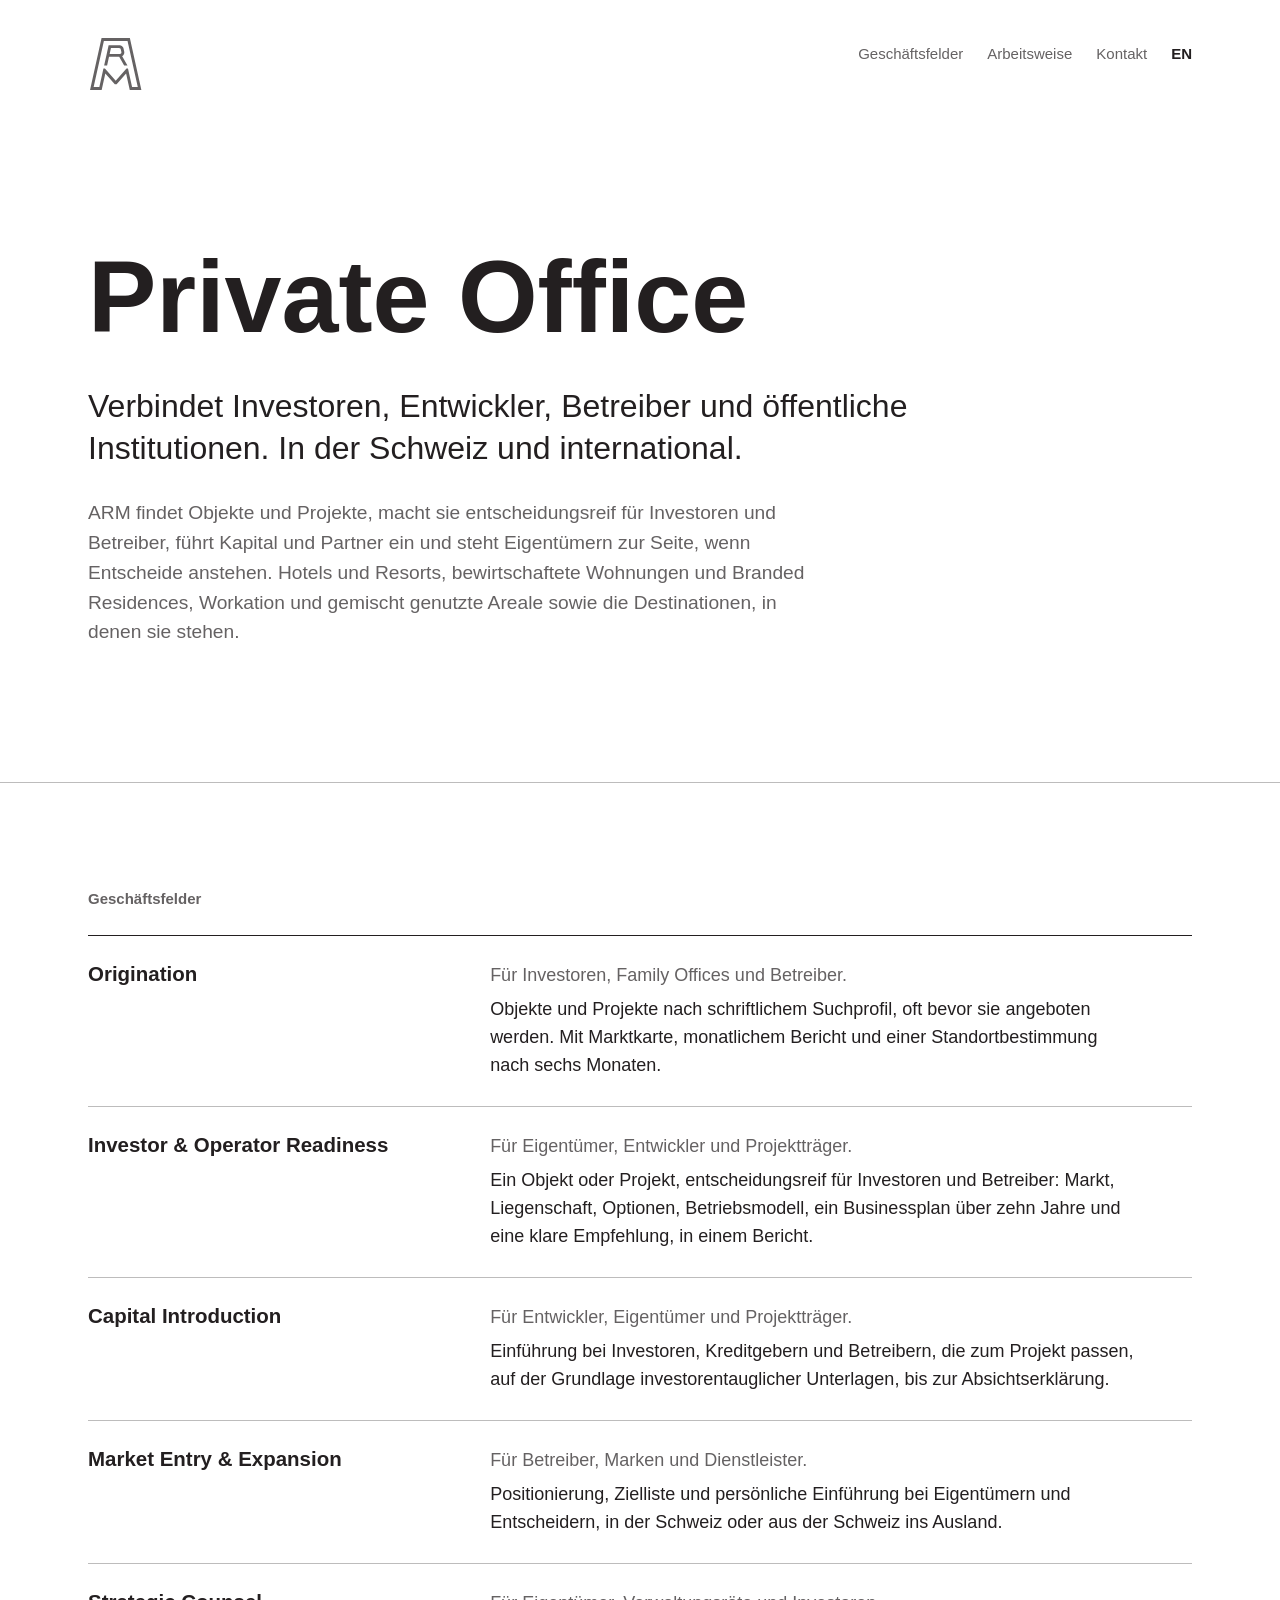
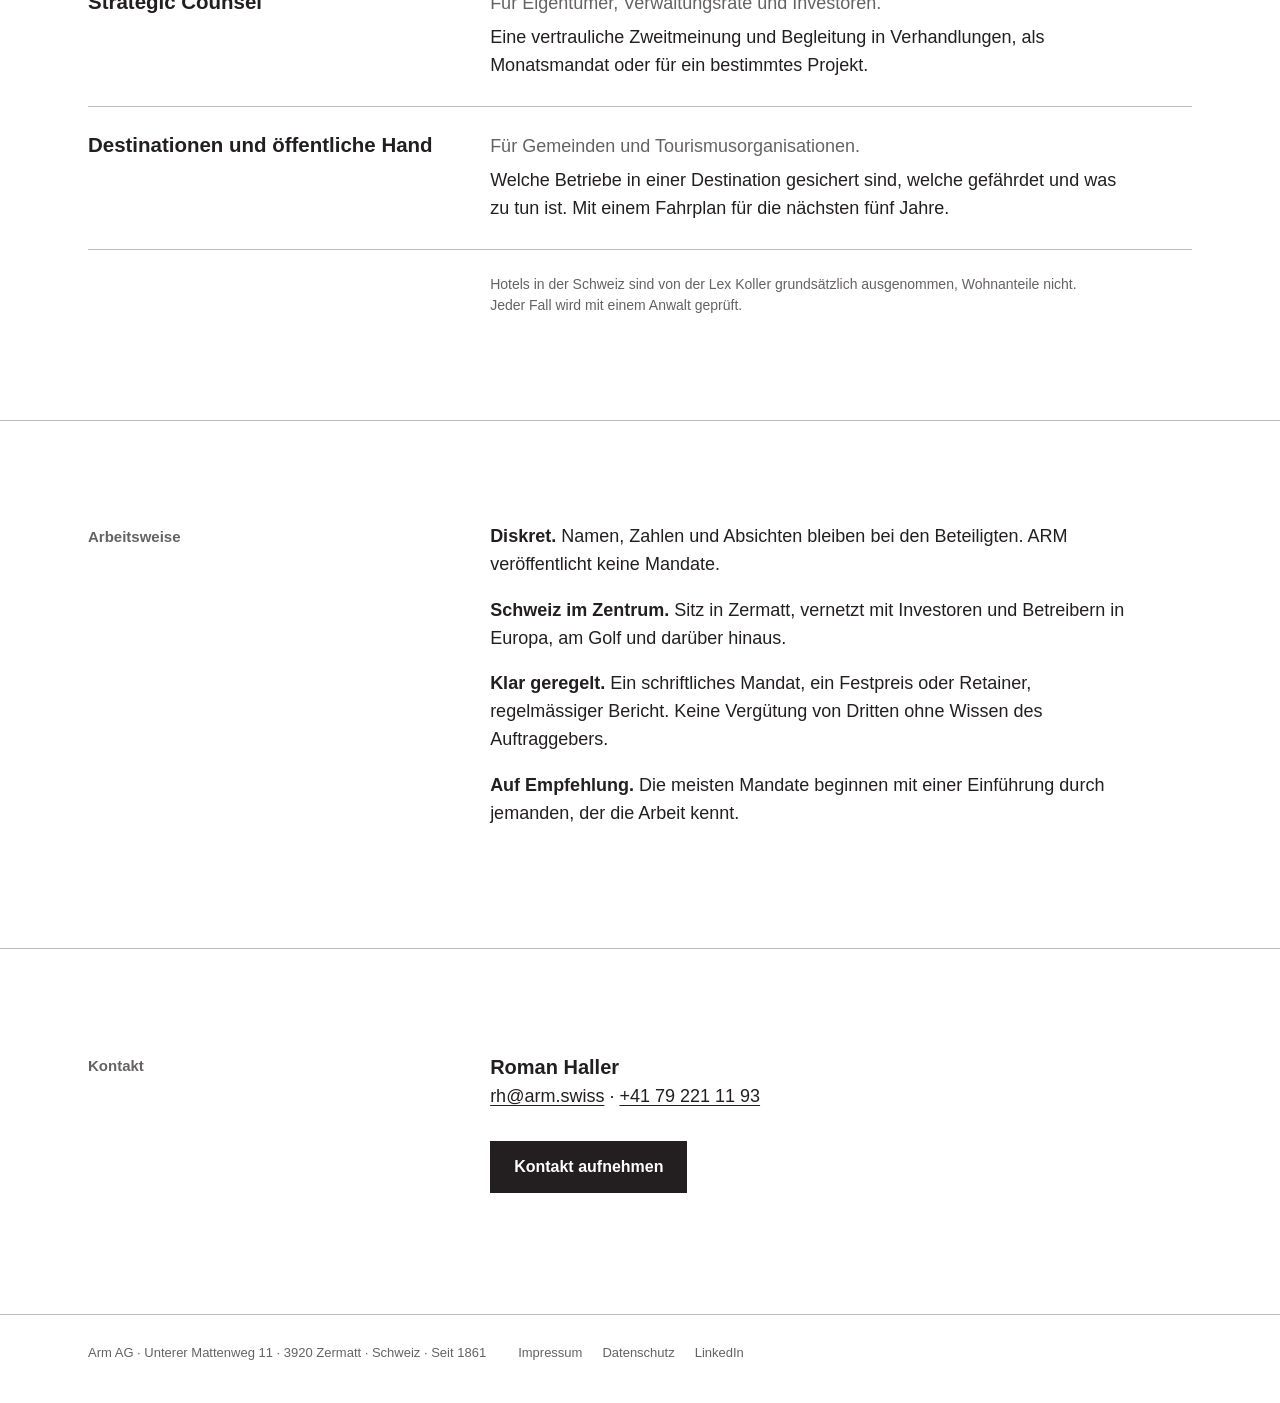
==== de/index.html @ 08e5ae23 "Neue Website arm.swiss (EN/DE) nach Konzept v1.3 Co-Authored-By: Claude Opus 5.5 <noreply@anthropic." ====
<!doctype html>
<html lang="de-CH">
<head>
<meta charset="utf-8">
<meta name="viewport" content="width=device-width,initial-scale=1">
<title>ARM | Private Office</title>
<meta name="description" content="ARM – Private Office in Zermatt verbindet Investoren, Entwickler, Betreiber und öffentliche Institutionen, in der Schweiz und international. Hotels und Resorts, bewirtschaftete Wohnungen und Branded Residences, Workation und gemischt genutzte Areale.">
<link rel="canonical" href="https://www.arm.swiss/de/">
<link rel="alternate" hreflang="en" href="https://www.arm.swiss/"><link rel="alternate" hreflang="de" href="https://www.arm.swiss/de/"><link rel="alternate" hreflang="x-default" href="https://www.arm.swiss/">
<link rel="icon" href="/favicon.svg" type="image/svg+xml">
<link rel="icon" href="/favicon-32.png" sizes="32x32" type="image/png">
<link rel="apple-touch-icon" href="/apple-touch-icon.png">
<meta name="theme-color" content="#FFFFFF">
<meta property="og:type" content="website">
<meta property="og:site_name" content="ARM – Private Office">
<meta property="og:title" content="ARM | Private Office">
<meta property="og:description" content="ARM – Private Office in Zermatt verbindet Investoren, Entwickler, Betreiber und öffentliche Institutionen, in der Schweiz und international. Hotels und Resorts, bewirtschaftete Wohnungen und Branded Residences, Workation und gemischt genutzte Areale.">
<meta property="og:url" content="https://www.arm.swiss/de/">
<meta property="og:image" content="https://www.arm.swiss/img/og.png">
<meta property="og:image:width" content="1200"><meta property="og:image:height" content="630">
<meta property="og:image:alt" content="ARM monogram">
<meta name="twitter:card" content="summary_large_image">
<link rel="stylesheet" href="/style.css?v=1">
</head>
<body>
<a class="skip" href="#main">Zum Inhalt</a>
<header class="top"><div class="wrap top-in">
<a class="mark" href="/de/" aria-label="ARM – Private Office, Startseite"><svg xmlns="http://www.w3.org/2000/svg" class="mono" aria-hidden="true" focusable="false" viewBox="-9.6 -1.2 19.2 19.4"><path fill="#656263" fill-rule="evenodd" d="M-3.597,11.769 L-0.314,15.500 L0.314,15.500 L3.597,11.769 L4.868,17.500 L8.892,17.500 L4.901,-0.500 L-4.901,-0.500 L-8.892,17.500 L-4.868,17.500 Z M5.670,16.500 L4.251,10.100 L3.734,10.100 L0.000,14.343 L-3.734,10.100 L-4.251,10.100 L-5.670,16.500 L-7.646,16.500 L-4.099,0.500 L4.099,0.500 L7.646,16.500 Z M2.396,5.683 L2.473,5.619 L2.544,5.551 L2.612,5.477 L2.674,5.400 L2.731,5.318 L2.782,5.233 L2.828,5.145 L2.868,5.054 L2.901,4.960 L2.929,4.865 L2.950,4.768 L2.964,4.669 L2.972,4.570 L2.973,4.471 L2.968,4.372 L2.956,4.273 L2.940,4.183 L2.714,3.167 L2.692,3.082 L2.662,2.990 L2.627,2.900 L2.585,2.813 L2.538,2.728 L2.486,2.647 L2.428,2.569 L2.366,2.496 L2.299,2.426 L2.228,2.361 L2.153,2.300 L2.073,2.245 L1.991,2.195 L1.905,2.150 L1.817,2.110 L1.727,2.077 L1.634,2.049 L1.540,2.028 L1.444,2.012 L1.348,2.003 L1.260,2.000 L-2.456,2.000 L-3.163,5.192 L-3.163,5.192 L-4.007,9.000 L-2.983,9.000 L-2.318,6.000 L1.209,6.000 L2.920,9.000 L4.071,9.000 L2.240,5.789 L2.316,5.741 Z M1.284,3.001 L1.316,3.004 L1.348,3.010 L1.379,3.017 L1.410,3.026 L1.440,3.037 L1.469,3.050 L1.498,3.065 L1.525,3.082 L1.552,3.100 L1.577,3.121 L1.601,3.142 L1.623,3.165 L1.644,3.190 L1.663,3.216 L1.680,3.243 L1.696,3.271 L1.710,3.300 L1.722,3.330 L1.732,3.361 L1.742,3.400 L1.960,4.384 L1.967,4.424 L1.971,4.457 L1.973,4.490 L1.973,4.523 L1.970,4.556 L1.965,4.589 L1.958,4.622 L1.949,4.653 L1.938,4.685 L1.925,4.715 L1.909,4.744 L1.892,4.773 L1.873,4.800 L1.853,4.826 L1.830,4.850 L1.806,4.873 L1.781,4.894 L1.754,4.913 L1.726,4.931 L1.697,4.947 L1.667,4.961 L1.636,4.973 L1.604,4.982 L1.572,4.990 L1.539,4.995 L1.506,4.999 L1.465,5.000 L-2.096,5.000 L-1.653,3.000 L1.244,3.000 Z"/></svg></a>
<nav class="nav" aria-label="Hauptnavigation"><a href="/de/#geschaeftsfelder">Geschäftsfelder</a><a href="/de/#arbeitsweise">Arbeitsweise</a><a href="/de/#kontakt">Kontakt</a><a class="lang" href="/" hreflang="en" lang="en" title="English">EN</a></nav>
</div></header>
<main id="main">
<section class="hero"><div class="wrap">
<h1>Private Office</h1>
<p class="sub">Verbindet Investoren, Entwickler, Betreiber und öffentliche Institutionen. In der Schweiz und international.</p>
<p class="lead">ARM findet Objekte und Projekte, macht sie entscheidungsreif für Investoren und Betreiber, führt Kapital und Partner ein und steht Eigentümern zur Seite, wenn Entscheide anstehen. Hotels und Resorts, bewirtschaftete Wohnungen und Branded Residences, Workation und gemischt genutzte Areale sowie die Destinationen, in denen sie stehen.</p>
</div></section>

<section class="sec" id="geschaeftsfelder"><div class="wrap">
<div class="grid"><h2 class="col-h">Geschäftsfelder</h2><div></div></div>
<ol class="fields"><li class="field"><h3>Origination</h3><div><p class="who">Für Investoren, Family Offices und Betreiber.</p><p>Objekte und Projekte nach schriftlichem Suchprofil, oft bevor sie angeboten werden. Mit Marktkarte, monatlichem Bericht und einer Standortbestimmung nach sechs Monaten.</p></div></li><li class="field"><h3>Investor &amp; Operator Readiness</h3><div><p class="who">Für Eigentümer, Entwickler und Projektträger.</p><p>Ein Objekt oder Projekt, entscheidungsreif für Investoren und Betreiber: Markt, Liegenschaft, Optionen, Betriebsmodell, ein Businessplan über zehn Jahre und eine klare Empfehlung, in einem Bericht.</p></div></li><li class="field"><h3>Capital Introduction</h3><div><p class="who">Für Entwickler, Eigentümer und Projektträger.</p><p>Einführung bei Investoren, Kreditgebern und Betreibern, die zum Projekt passen, auf der Grundlage investorentauglicher Unterlagen, bis zur Absichtserklärung.</p></div></li><li class="field"><h3>Market Entry &amp; Expansion</h3><div><p class="who">Für Betreiber, Marken und Dienstleister.</p><p>Positionierung, Zielliste und persönliche Einführung bei Eigentümern und Entscheidern, in der Schweiz oder aus der Schweiz ins Ausland.</p></div></li><li class="field"><h3>Strategic Counsel</h3><div><p class="who">Für Eigentümer, Verwaltungsräte und Investoren.</p><p>Eine vertrauliche Zweitmeinung und Begleitung in Verhandlungen, als Monatsmandat oder für ein bestimmtes Projekt.</p></div></li><li class="field"><h3>Destinationen und öffentliche Hand</h3><div><p class="who">Für Gemeinden und Tourismusorganisationen.</p><p>Welche Betriebe in einer Destination gesichert sind, welche gefährdet und was zu tun ist. Mit einem Fahrplan für die nächsten fünf Jahre.</p></div></li></ol>
<div class="grid"><div></div><p class="note">Hotels in der Schweiz sind von der Lex Koller grundsätzlich ausgenommen, Wohnanteile nicht. Jeder Fall wird mit einem Anwalt geprüft.</p></div>
</div></section>

<section class="sec" id="arbeitsweise"><div class="wrap grid">
<h2 class="col-h">Arbeitsweise</h2>
<div class="prose"><p><strong>Diskret.</strong> Namen, Zahlen und Absichten bleiben bei den Beteiligten. ARM veröffentlicht keine Mandate.</p><p><strong>Schweiz im Zentrum.</strong> Sitz in Zermatt, vernetzt mit Investoren und Betreibern in Europa, am Golf und darüber hinaus.</p><p><strong>Klar geregelt.</strong> Ein schriftliches Mandat, ein Festpreis oder Retainer, regelmässiger Bericht. Keine Vergütung von Dritten ohne Wissen des Auftraggebers.</p><p><strong>Auf Empfehlung.</strong> Die meisten Mandate beginnen mit einer Einführung durch jemanden, der die Arbeit kennt.</p></div>
</div></section>

<section class="sec" id="kontakt"><div class="wrap grid">
<h2 class="col-h">Kontakt</h2>
<div class="prose contact">
<p><strong>Roman Haller</strong><br><a href="mailto:rh@arm.swiss">rh@arm.swiss</a> · <a href="tel:+41792211193">+41 79 221 11 93</a></p>
<p><a class="btn" href="mailto:rh@arm.swiss?subject=Anfrage%20%C3%BCber%20arm.swiss">Kontakt aufnehmen</a></p>
</div>
</div></section>
</main>
<script type="application/ld+json">{"@context": "https://schema.org", "@type": "Organization", "name": "ARM – Private Office", "legalName": "Arm AG", "url": "https://www.arm.swiss/", "logo": "https://www.arm.swiss/img/arm-monogramm-512.png", "foundingDate": "1861", "email": "rh@arm.swiss", "telephone": "+41 79 221 11 93", "address": {"@type": "PostalAddress", "streetAddress": "Unterer Mattenweg 11", "postalCode": "3920", "addressLocality": "Zermatt", "addressRegion": "VS", "addressCountry": "CH"}, "sameAs": ["https://www.linkedin.com/company/armswiss/"]}</script>
<footer class="foot"><div class="wrap foot-in">
<p>Arm AG · Unterer Mattenweg 11 · 3920 Zermatt · Schweiz · Seit 1861</p>
<p class="foot-links"><a href="/de/impressum/">Impressum</a><a href="/de/datenschutz/">Datenschutz</a><a href="https://www.linkedin.com/company/armswiss/" rel="noopener">LinkedIn</a></p>
</div></footer>
</body>
</html>
---- style.css ----
/* arm.swiss, nach CI/CD ARM: Arial, Graustufen, linksbündig, keine Akzentfarbe */
:root{
  --s100:#231F20; --g70:#656263; --g30:#BDBCBC; --g7:#F0EFEF; --w:#FFFFFF;
  --max:1200px; --pad:clamp(20px,4vw,48px);
  --f:Arial,Helvetica,sans-serif;
}
*{box-sizing:border-box}
html{-webkit-text-size-adjust:100%;scroll-behavior:smooth}
@media (prefers-reduced-motion:reduce){html{scroll-behavior:auto}}
body{margin:0;background:var(--w);color:var(--s100);font:400 18px/1.55 var(--f);-webkit-font-smoothing:antialiased}
h1,h2,h3{font-weight:700;margin:0;letter-spacing:0;line-height:1.15}
p{margin:0 0 1em}
a{color:inherit;text-decoration:underline;text-decoration-thickness:1px;text-underline-offset:3px}
a:hover{color:var(--g70)}
:focus-visible{outline:2px solid var(--s100);outline-offset:3px}
.wrap{max-width:var(--max);margin:0 auto;padding:0 var(--pad)}
.skip{position:absolute;left:-9999px;top:0}
.skip:focus{left:var(--pad);top:8px;background:var(--w);padding:6px 10px;z-index:20}

/* Kopf: Monogramm oben links, Navigation rechts klein in Grau 70 */
.top-in{display:flex;align-items:flex-start;justify-content:space-between;gap:24px;padding-top:clamp(20px,3vw,36px)}
.mark{display:block;line-height:0}
.mono{height:56px;width:auto}
.nav{display:flex;flex-wrap:wrap;justify-content:flex-end;gap:6px 24px;font-size:15px;padding-top:6px}
.nav a{color:var(--g70);text-decoration:none}
.nav a:hover{color:var(--s100)}
.nav .lang{color:var(--s100);font-weight:700}

/* Einstieg */
.hero{padding:clamp(72px,12vw,168px) 0 clamp(64px,9vw,128px)}
.hero h1{font-size:clamp(48px,8vw,104px);line-height:1;margin-bottom:clamp(24px,3vw,40px)}
.hero-s{padding:clamp(48px,8vw,104px) 0 clamp(16px,3vw,32px)}
.hero-s h1{font-size:clamp(40px,6vw,72px);margin:0}
.sub{font-size:clamp(22px,2.5vw,32px);line-height:1.3;max-width:28em;margin-bottom:.9em}
.lead{color:var(--g70);font-size:clamp(18px,1.5vw,20px);max-width:38em}

/* Abschnitte: links Titel klein in Grau 70, rechts Inhalt */
.sec{border-top:1px solid var(--g30);padding:clamp(56px,8vw,104px) 0}
.grid{display:grid;grid-template-columns:minmax(0,4fr) minmax(0,8fr);gap:clamp(20px,4vw,64px)}
.col-h{font-size:15px;color:var(--g70);padding-top:5px}
.prose p{max-width:36em}
.prose strong{color:var(--s100)}

/* Geschäftsfelder: Name fett links, Text rechts, feine Linie dazwischen */
.fields{list-style:none;margin:28px 0 0;padding:0;border-top:1px solid var(--s100)}
.field{display:grid;grid-template-columns:minmax(0,4fr) minmax(0,8fr);gap:clamp(20px,4vw,64px);padding:26px 0;border-bottom:1px solid var(--g30)}
.field h3{font-size:clamp(19px,1.6vw,22px)}
.field p{margin:0;max-width:36em}
.field .who{color:var(--g70);margin-bottom:.35em}
.note{font-size:14px;color:var(--g70);margin:24px 0 0;max-width:44em}

/* Kontakt: ein Button, schwarz, eckig */
.contact strong{font-size:20px}
.btn{display:inline-block;margin-top:12px;background:var(--s100);color:var(--w);text-decoration:none;font-size:16px;font-weight:700;padding:14px 24px;border:0;border-radius:0}
.btn:hover{background:var(--g70);color:var(--w)}

/* Rechtliches */
.row{padding:22px 0;border-bottom:1px solid var(--g30)}
.row:first-child{padding-top:0}
.row:last-child{border-bottom:0}
.col-h.small{font-size:15px}

/* Fusszeile: klein, Grau 70, ohne Logo */
.foot{border-top:1px solid var(--g30);padding:28px 0 40px;font-size:13px;color:var(--g70)}
.foot-in{display:flex;flex-wrap:wrap;gap:8px 32px}
.foot p{margin:0}
.foot-links{display:flex;gap:20px;flex-wrap:wrap}
.foot a{text-decoration:none}
.foot a:hover{color:var(--s100);text-decoration:underline}

@media (max-width:760px){
  body{font-size:17px}
  .mono{height:48px}
  .nav{font-size:14px;gap:4px 16px;max-width:60%}
  .grid,.field{grid-template-columns:1fr;gap:10px}
  .grid > div:empty{display:none}
  .field{padding:22px 0}
  .note{margin-top:20px}
  .foot-in{flex-direction:column}
}
@media print{.top,.foot,.btn{display:none}.sec{border:0;padding:24px 0}}
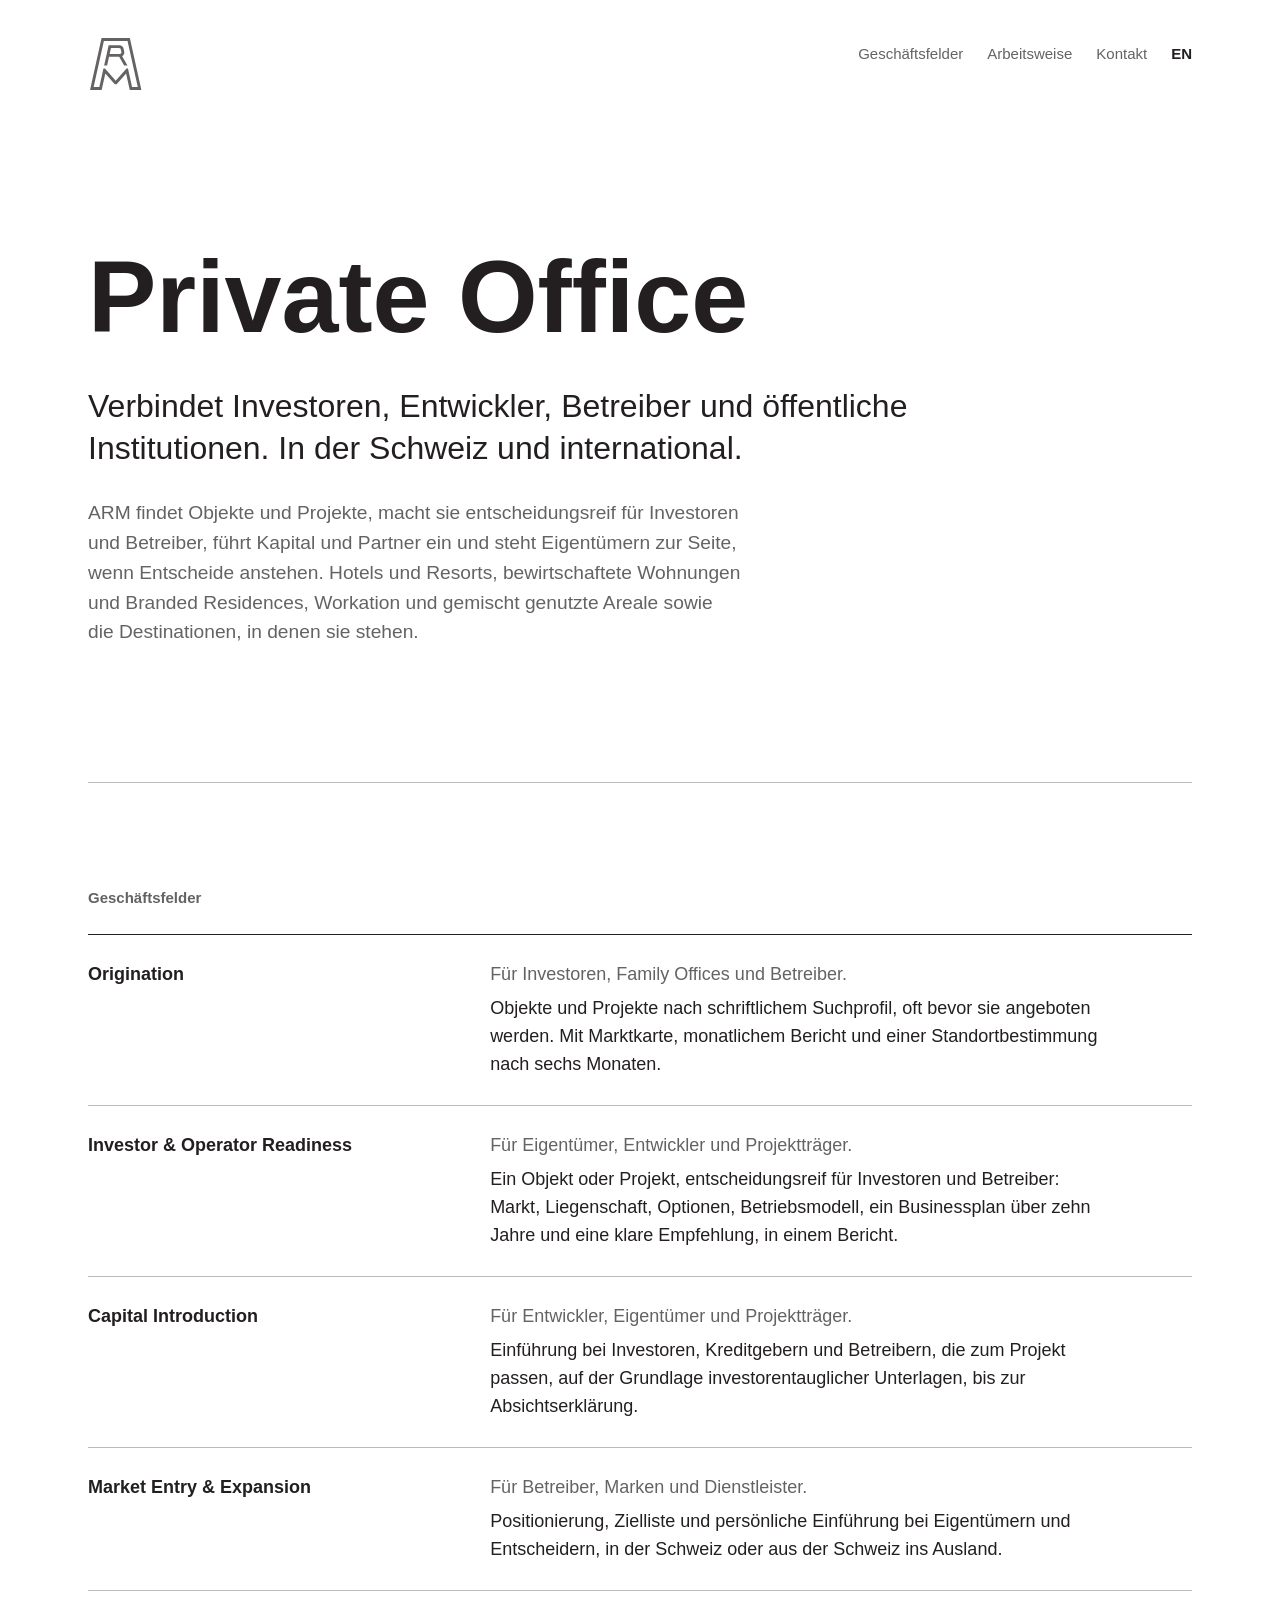
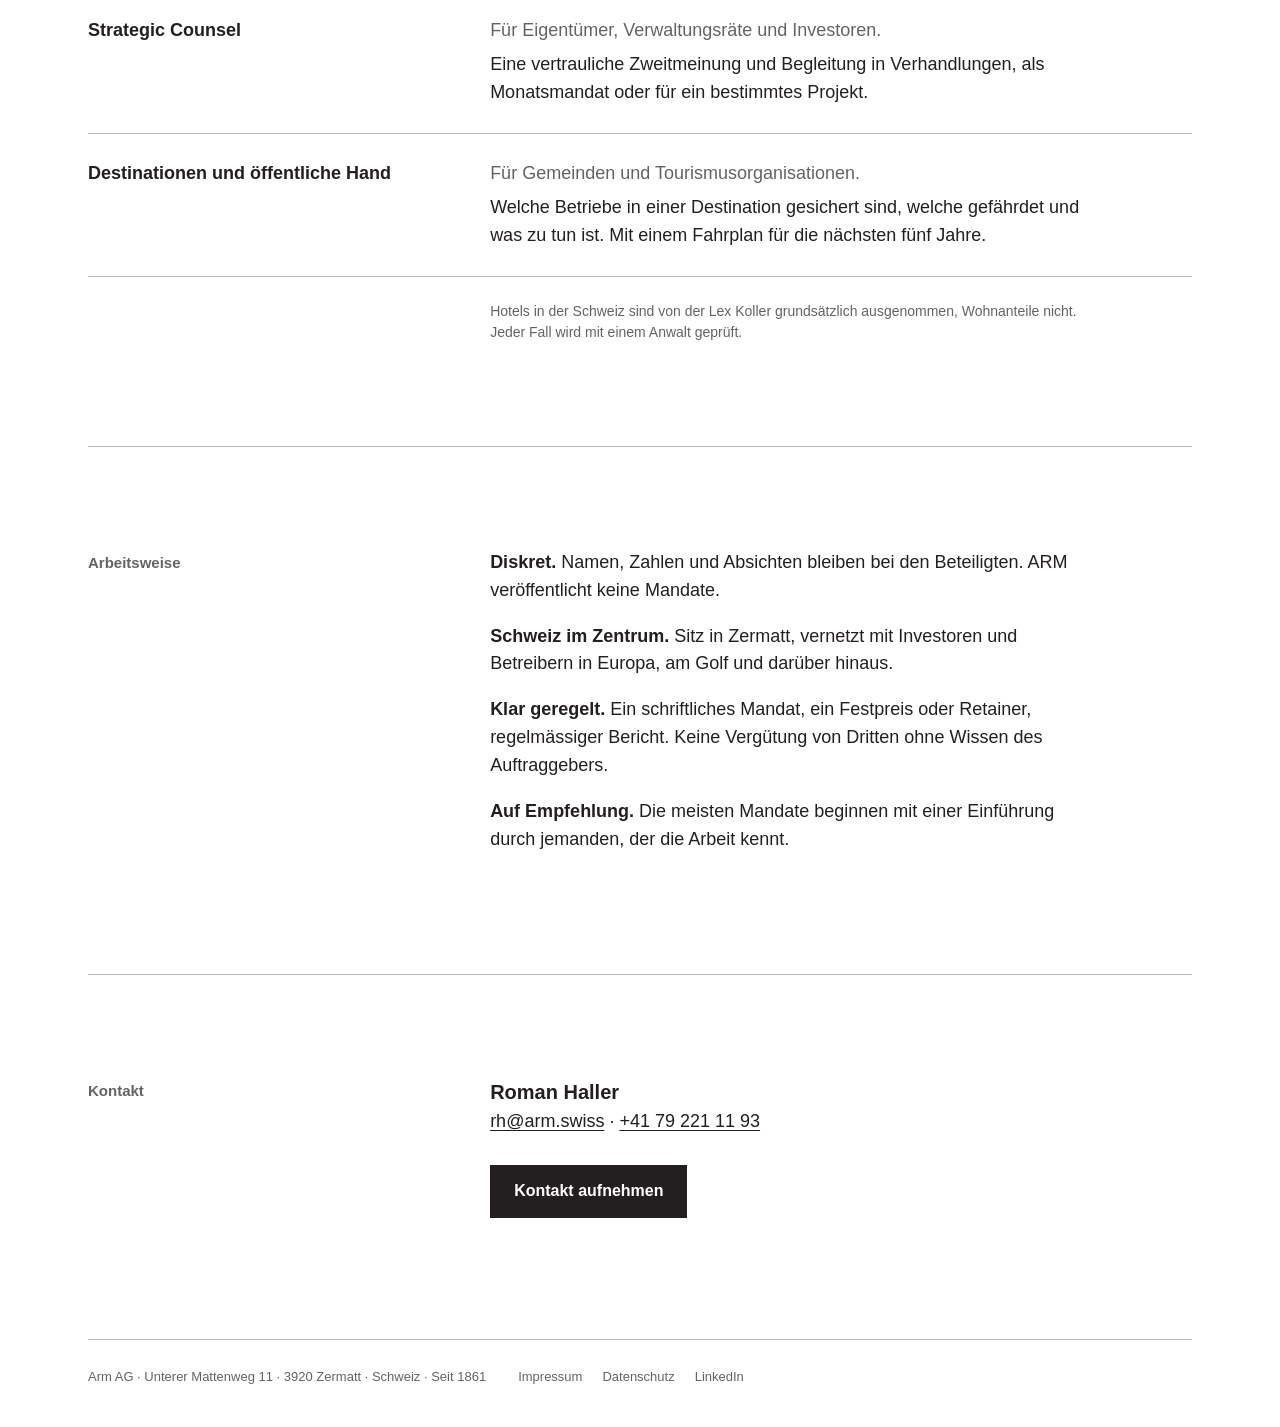
==== commit e530f72f: "Linien auf Satzbreite, Zeilenlänge, Feldnamen auf Grundlinie Co-Authored-By: Claude Opus 5.5 <norepl" ====
--- a/de/index.html
+++ b/de/index.html
@@ -7,9 +7,9 @@
 <meta name="description" content="ARM – Private Office in Zermatt verbindet Investoren, Entwickler, Betreiber und öffentliche Institutionen, in der Schweiz und international. Hotels und Resorts, bewirtschaftete Wohnungen und Branded Residences, Workation und gemischt genutzte Areale.">
 <link rel="canonical" href="https://www.arm.swiss/de/">
 <link rel="alternate" hreflang="en" href="https://www.arm.swiss/"><link rel="alternate" hreflang="de" href="https://www.arm.swiss/de/"><link rel="alternate" hreflang="x-default" href="https://www.arm.swiss/">
-<link rel="icon" href="/favicon.svg" type="image/svg+xml">
-<link rel="icon" href="/favicon-32.png" sizes="32x32" type="image/png">
-<link rel="apple-touch-icon" href="/apple-touch-icon.png">
+<link rel="icon" href="../favicon.svg" type="image/svg+xml">
+<link rel="icon" href="../favicon-32.png" sizes="32x32" type="image/png">
+<link rel="apple-touch-icon" href="../apple-touch-icon.png">
 <meta name="theme-color" content="#FFFFFF">
 <meta property="og:type" content="website">
 <meta property="og:site_name" content="ARM – Private Office">
@@ -20,13 +20,13 @@
 <meta property="og:image:width" content="1200"><meta property="og:image:height" content="630">
 <meta property="og:image:alt" content="ARM monogram">
 <meta name="twitter:card" content="summary_large_image">
-<link rel="stylesheet" href="/style.css?v=1">
+<link rel="stylesheet" href="../style.css?v=2">
 </head>
 <body>
 <a class="skip" href="#main">Zum Inhalt</a>
 <header class="top"><div class="wrap top-in">
-<a class="mark" href="/de/" aria-label="ARM – Private Office, Startseite"><svg xmlns="http://www.w3.org/2000/svg" class="mono" aria-hidden="true" focusable="false" viewBox="-9.6 -1.2 19.2 19.4"><path fill="#656263" fill-rule="evenodd" d="M-3.597,11.769 L-0.314,15.500 L0.314,15.500 L3.597,11.769 L4.868,17.500 L8.892,17.500 L4.901,-0.500 L-4.901,-0.500 L-8.892,17.500 L-4.868,17.500 Z M5.670,16.500 L4.251,10.100 L3.734,10.100 L0.000,14.343 L-3.734,10.100 L-4.251,10.100 L-5.670,16.500 L-7.646,16.500 L-4.099,0.500 L4.099,0.500 L7.646,16.500 Z M2.396,5.683 L2.473,5.619 L2.544,5.551 L2.612,5.477 L2.674,5.400 L2.731,5.318 L2.782,5.233 L2.828,5.145 L2.868,5.054 L2.901,4.960 L2.929,4.865 L2.950,4.768 L2.964,4.669 L2.972,4.570 L2.973,4.471 L2.968,4.372 L2.956,4.273 L2.940,4.183 L2.714,3.167 L2.692,3.082 L2.662,2.990 L2.627,2.900 L2.585,2.813 L2.538,2.728 L2.486,2.647 L2.428,2.569 L2.366,2.496 L2.299,2.426 L2.228,2.361 L2.153,2.300 L2.073,2.245 L1.991,2.195 L1.905,2.150 L1.817,2.110 L1.727,2.077 L1.634,2.049 L1.540,2.028 L1.444,2.012 L1.348,2.003 L1.260,2.000 L-2.456,2.000 L-3.163,5.192 L-3.163,5.192 L-4.007,9.000 L-2.983,9.000 L-2.318,6.000 L1.209,6.000 L2.920,9.000 L4.071,9.000 L2.240,5.789 L2.316,5.741 Z M1.284,3.001 L1.316,3.004 L1.348,3.010 L1.379,3.017 L1.410,3.026 L1.440,3.037 L1.469,3.050 L1.498,3.065 L1.525,3.082 L1.552,3.100 L1.577,3.121 L1.601,3.142 L1.623,3.165 L1.644,3.190 L1.663,3.216 L1.680,3.243 L1.696,3.271 L1.710,3.300 L1.722,3.330 L1.732,3.361 L1.742,3.400 L1.960,4.384 L1.967,4.424 L1.971,4.457 L1.973,4.490 L1.973,4.523 L1.970,4.556 L1.965,4.589 L1.958,4.622 L1.949,4.653 L1.938,4.685 L1.925,4.715 L1.909,4.744 L1.892,4.773 L1.873,4.800 L1.853,4.826 L1.830,4.850 L1.806,4.873 L1.781,4.894 L1.754,4.913 L1.726,4.931 L1.697,4.947 L1.667,4.961 L1.636,4.973 L1.604,4.982 L1.572,4.990 L1.539,4.995 L1.506,4.999 L1.465,5.000 L-2.096,5.000 L-1.653,3.000 L1.244,3.000 Z"/></svg></a>
-<nav class="nav" aria-label="Hauptnavigation"><a href="/de/#geschaeftsfelder">Geschäftsfelder</a><a href="/de/#arbeitsweise">Arbeitsweise</a><a href="/de/#kontakt">Kontakt</a><a class="lang" href="/" hreflang="en" lang="en" title="English">EN</a></nav>
+<a class="mark" href="../de/" aria-label="ARM – Private Office, Startseite"><svg xmlns="http://www.w3.org/2000/svg" class="mono" aria-hidden="true" focusable="false" viewBox="-9.6 -1.2 19.2 19.4"><path fill="#656263" fill-rule="evenodd" d="M-3.597,11.769 L-0.314,15.500 L0.314,15.500 L3.597,11.769 L4.868,17.500 L8.892,17.500 L4.901,-0.500 L-4.901,-0.500 L-8.892,17.500 L-4.868,17.500 Z M5.670,16.500 L4.251,10.100 L3.734,10.100 L0.000,14.343 L-3.734,10.100 L-4.251,10.100 L-5.670,16.500 L-7.646,16.500 L-4.099,0.500 L4.099,0.500 L7.646,16.500 Z M2.396,5.683 L2.473,5.619 L2.544,5.551 L2.612,5.477 L2.674,5.400 L2.731,5.318 L2.782,5.233 L2.828,5.145 L2.868,5.054 L2.901,4.960 L2.929,4.865 L2.950,4.768 L2.964,4.669 L2.972,4.570 L2.973,4.471 L2.968,4.372 L2.956,4.273 L2.940,4.183 L2.714,3.167 L2.692,3.082 L2.662,2.990 L2.627,2.900 L2.585,2.813 L2.538,2.728 L2.486,2.647 L2.428,2.569 L2.366,2.496 L2.299,2.426 L2.228,2.361 L2.153,2.300 L2.073,2.245 L1.991,2.195 L1.905,2.150 L1.817,2.110 L1.727,2.077 L1.634,2.049 L1.540,2.028 L1.444,2.012 L1.348,2.003 L1.260,2.000 L-2.456,2.000 L-3.163,5.192 L-3.163,5.192 L-4.007,9.000 L-2.983,9.000 L-2.318,6.000 L1.209,6.000 L2.920,9.000 L4.071,9.000 L2.240,5.789 L2.316,5.741 Z M1.284,3.001 L1.316,3.004 L1.348,3.010 L1.379,3.017 L1.410,3.026 L1.440,3.037 L1.469,3.050 L1.498,3.065 L1.525,3.082 L1.552,3.100 L1.577,3.121 L1.601,3.142 L1.623,3.165 L1.644,3.190 L1.663,3.216 L1.680,3.243 L1.696,3.271 L1.710,3.300 L1.722,3.330 L1.732,3.361 L1.742,3.400 L1.960,4.384 L1.967,4.424 L1.971,4.457 L1.973,4.490 L1.973,4.523 L1.970,4.556 L1.965,4.589 L1.958,4.622 L1.949,4.653 L1.938,4.685 L1.925,4.715 L1.909,4.744 L1.892,4.773 L1.873,4.800 L1.853,4.826 L1.830,4.850 L1.806,4.873 L1.781,4.894 L1.754,4.913 L1.726,4.931 L1.697,4.947 L1.667,4.961 L1.636,4.973 L1.604,4.982 L1.572,4.990 L1.539,4.995 L1.506,4.999 L1.465,5.000 L-2.096,5.000 L-1.653,3.000 L1.244,3.000 Z"/></svg></a>
+<nav class="nav" aria-label="Hauptnavigation"><a href="../de/#geschaeftsfelder">Geschäftsfelder</a><a href="../de/#arbeitsweise">Arbeitsweise</a><a href="../de/#kontakt">Kontakt</a><a class="lang" href="../" hreflang="en" lang="en" title="English">EN</a></nav>
 </div></header>
 <main id="main">
 <section class="hero"><div class="wrap">
@@ -57,7 +57,7 @@
 <script type="application/ld+json">{"@context": "https://schema.org", "@type": "Organization", "name": "ARM – Private Office", "legalName": "Arm AG", "url": "https://www.arm.swiss/", "logo": "https://www.arm.swiss/img/arm-monogramm-512.png", "foundingDate": "1861", "email": "rh@arm.swiss", "telephone": "+41 79 221 11 93", "address": {"@type": "PostalAddress", "streetAddress": "Unterer Mattenweg 11", "postalCode": "3920", "addressLocality": "Zermatt", "addressRegion": "VS", "addressCountry": "CH"}, "sameAs": ["https://www.linkedin.com/company/armswiss/"]}</script>
 <footer class="foot"><div class="wrap foot-in">
 <p>Arm AG · Unterer Mattenweg 11 · 3920 Zermatt · Schweiz · Seit 1861</p>
-<p class="foot-links"><a href="/de/impressum/">Impressum</a><a href="/de/datenschutz/">Datenschutz</a><a href="https://www.linkedin.com/company/armswiss/" rel="noopener">LinkedIn</a></p>
+<p class="foot-links"><a href="../de/impressum/">Impressum</a><a href="../de/datenschutz/">Datenschutz</a><a href="https://www.linkedin.com/company/armswiss/" rel="noopener">LinkedIn</a></p>
 </div></footer>
 </body>
 </html>
--- a/style.css
+++ b/style.css
@@ -32,20 +32,22 @@
 .hero-s{padding:clamp(48px,8vw,104px) 0 clamp(16px,3vw,32px)}
 .hero-s h1{font-size:clamp(40px,6vw,72px);margin:0}
 .sub{font-size:clamp(22px,2.5vw,32px);line-height:1.3;max-width:28em;margin-bottom:.9em}
-.lead{color:var(--g70);font-size:clamp(18px,1.5vw,20px);max-width:38em}
+.lead{color:var(--g70);font-size:clamp(18px,1.5vw,20px);max-width:34em}
 
 /* Abschnitte: links Titel klein in Grau 70, rechts Inhalt */
-.sec{border-top:1px solid var(--g30);padding:clamp(56px,8vw,104px) 0}
+.sec{padding:0}
+.sec > .wrap{padding-top:clamp(56px,8vw,104px);padding-bottom:clamp(56px,8vw,104px);
+  background:linear-gradient(var(--g30),var(--g30)) no-repeat var(--pad) 0/calc(100% - 2 * var(--pad)) 1px}
 .grid{display:grid;grid-template-columns:minmax(0,4fr) minmax(0,8fr);gap:clamp(20px,4vw,64px)}
 .col-h{font-size:15px;color:var(--g70);padding-top:5px}
-.prose p{max-width:36em}
+.prose p{max-width:34em}
 .prose strong{color:var(--s100)}
 
 /* Geschäftsfelder: Name fett links, Text rechts, feine Linie dazwischen */
 .fields{list-style:none;margin:28px 0 0;padding:0;border-top:1px solid var(--s100)}
 .field{display:grid;grid-template-columns:minmax(0,4fr) minmax(0,8fr);gap:clamp(20px,4vw,64px);padding:26px 0;border-bottom:1px solid var(--g30)}
-.field h3{font-size:clamp(19px,1.6vw,22px)}
-.field p{margin:0;max-width:36em}
+.field h3{font-size:inherit;line-height:1.55}
+.field p{margin:0;max-width:34em}
 .field .who{color:var(--g70);margin-bottom:.35em}
 .note{font-size:14px;color:var(--g70);margin:24px 0 0;max-width:44em}
 
@@ -61,7 +63,8 @@
 .col-h.small{font-size:15px}
 
 /* Fusszeile: klein, Grau 70, ohne Logo */
-.foot{border-top:1px solid var(--g30);padding:28px 0 40px;font-size:13px;color:var(--g70)}
+.foot{font-size:13px;color:var(--g70)}
+.foot-in{padding-top:28px;padding-bottom:40px;background:linear-gradient(var(--g30),var(--g30)) no-repeat var(--pad) 0/calc(100% - 2 * var(--pad)) 1px}
 .foot-in{display:flex;flex-wrap:wrap;gap:8px 32px}
 .foot p{margin:0}
 .foot-links{display:flex;gap:20px;flex-wrap:wrap}
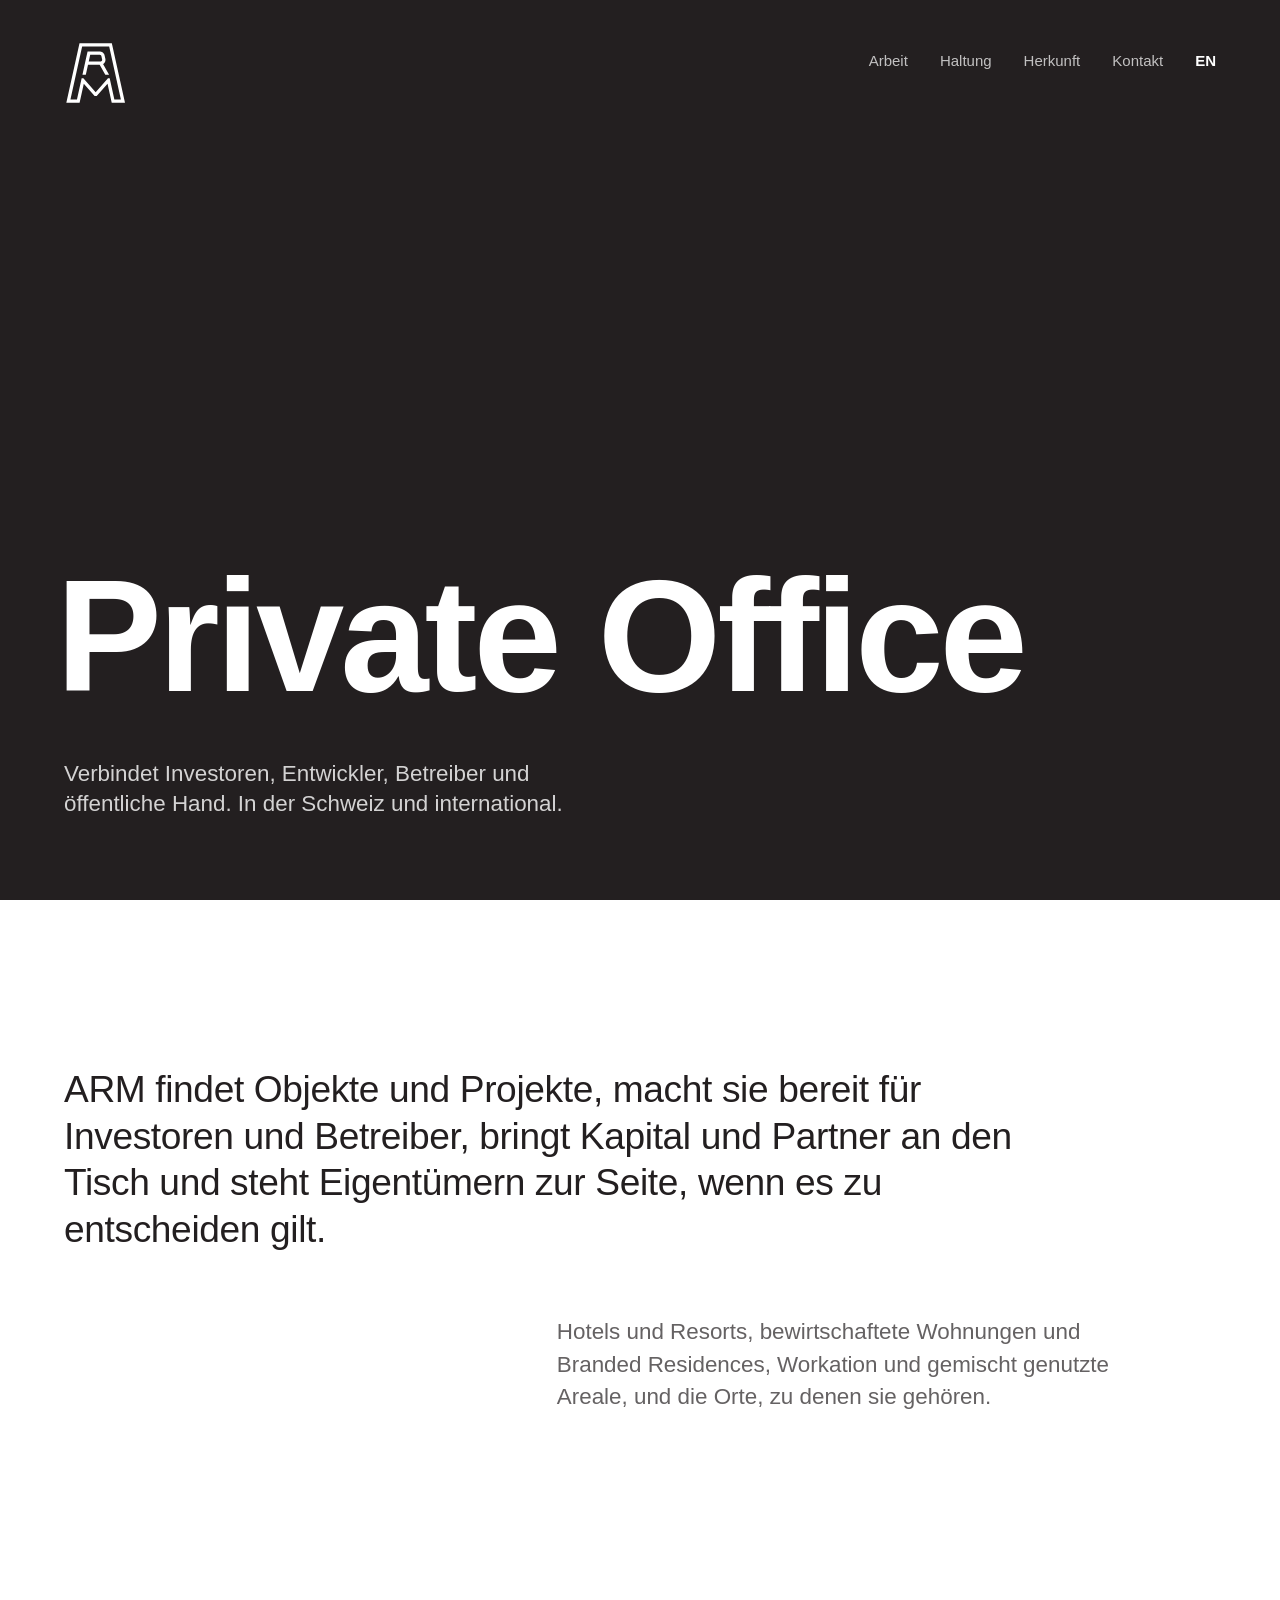
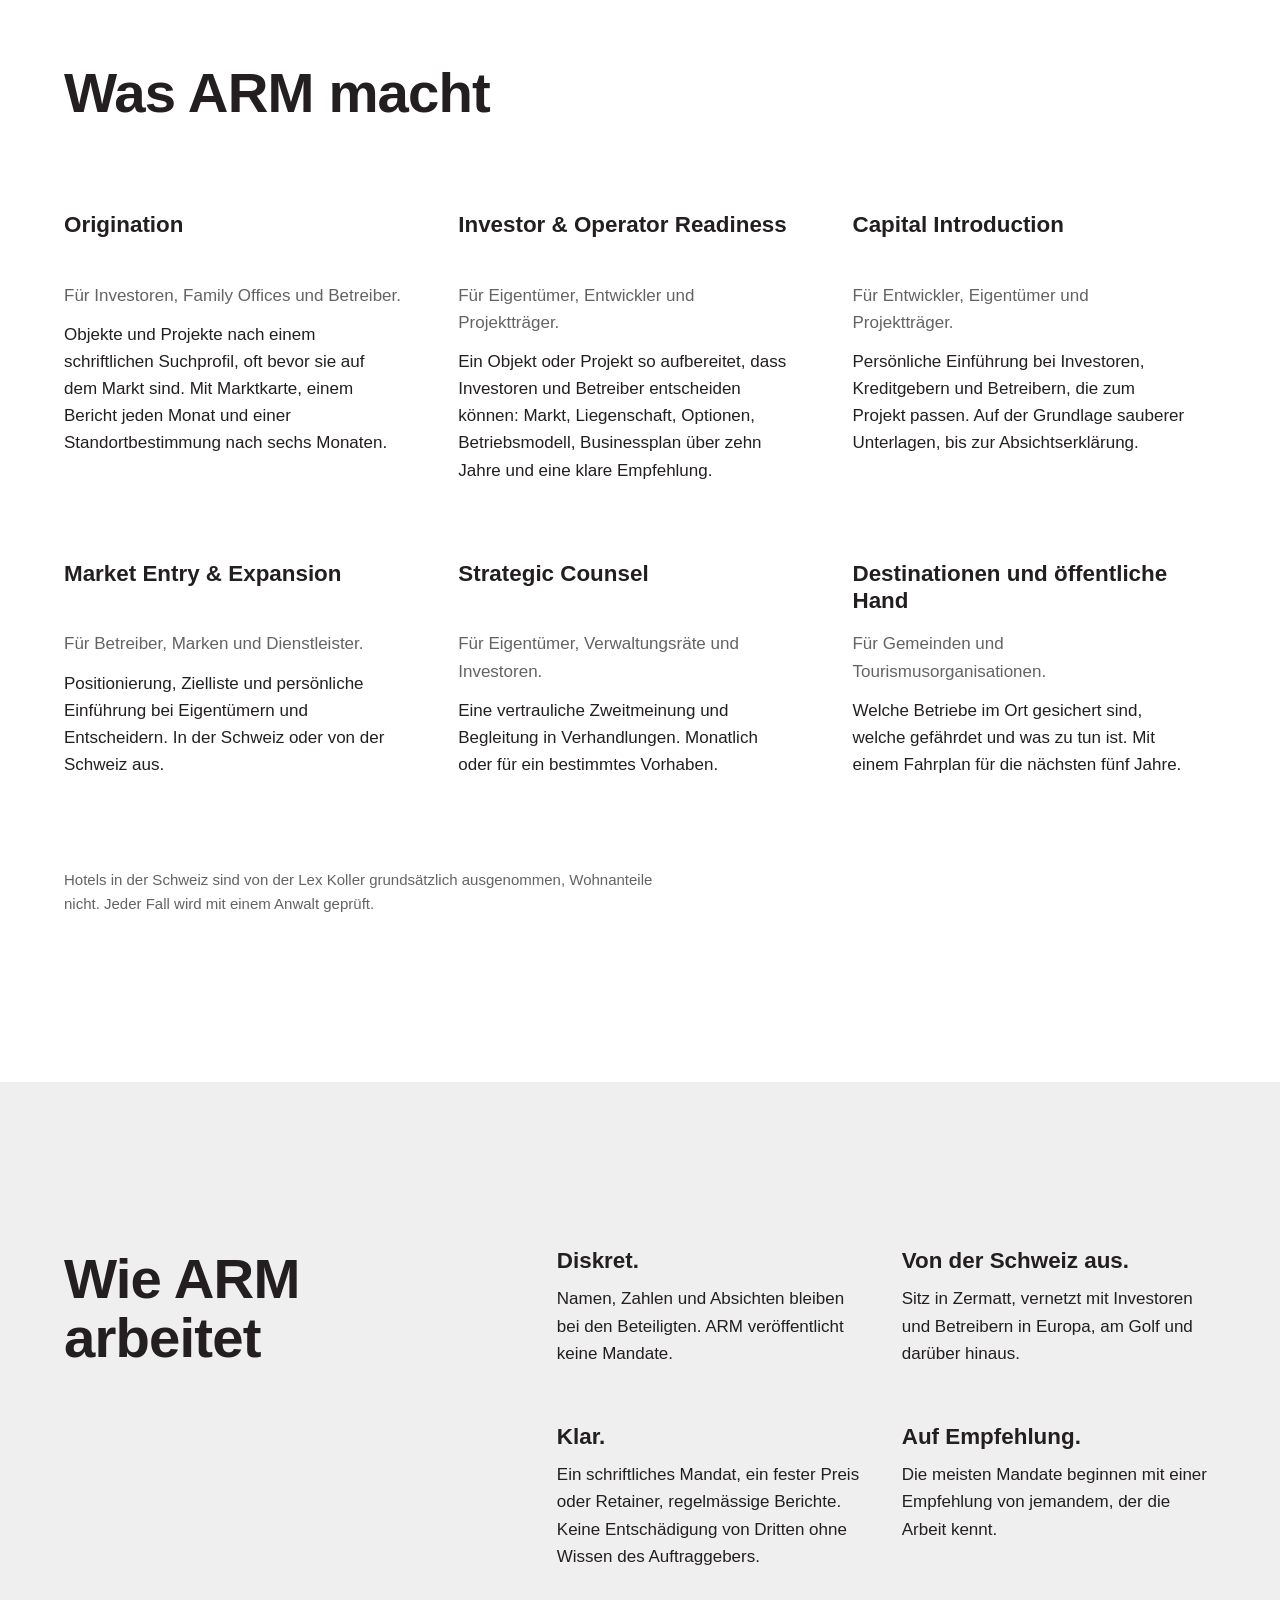
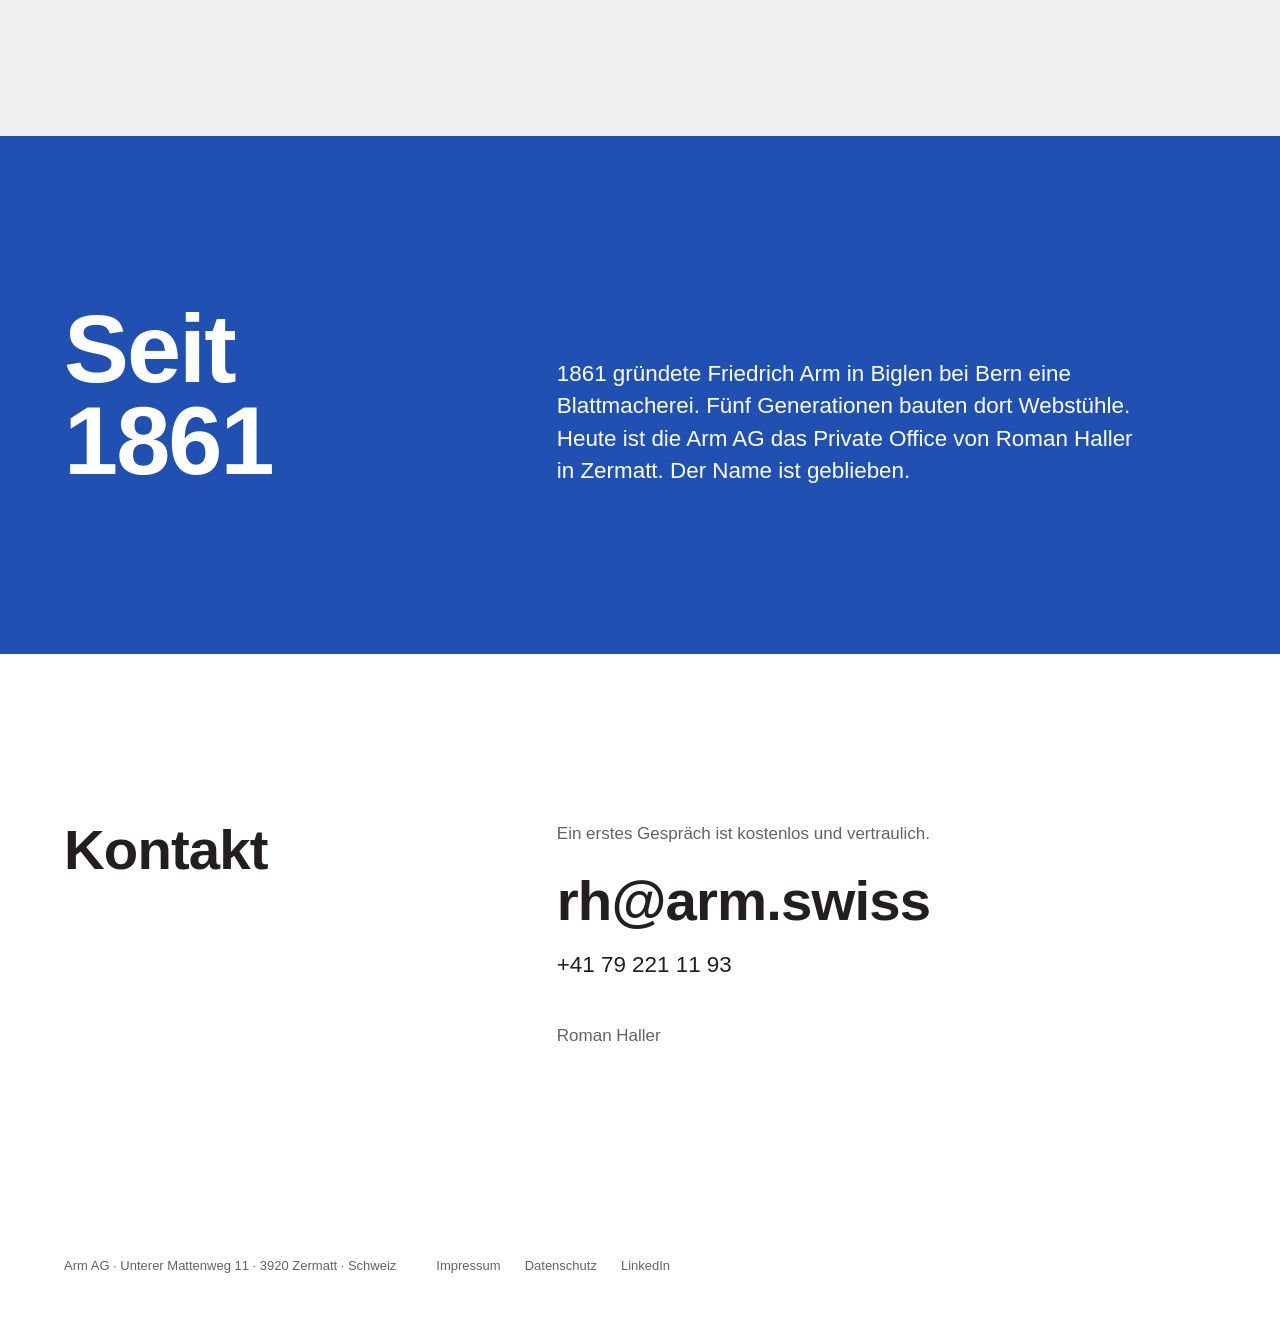
==== commit 9b488690: "Neue Gestaltung: Raster 12 Spalten, Einstieg Schwarz 100, Herkunft in Kobaltblau, ohne Linien, DE we" ====
--- a/de/index.html
+++ b/de/index.html
@@ -20,43 +20,55 @@
 <meta property="og:image:width" content="1200"><meta property="og:image:height" content="630">
 <meta property="og:image:alt" content="ARM monogram">
 <meta name="twitter:card" content="summary_large_image">
-<link rel="stylesheet" href="../style.css?v=2">
+<link rel="stylesheet" href="../style.css?v=3">
 </head>
 <body>
 <a class="skip" href="#main">Zum Inhalt</a>
-<header class="top"><div class="wrap top-in">
-<a class="mark" href="../de/" aria-label="ARM – Private Office, Startseite"><svg xmlns="http://www.w3.org/2000/svg" class="mono" aria-hidden="true" focusable="false" viewBox="-9.6 -1.2 19.2 19.4"><path fill="#656263" fill-rule="evenodd" d="M-3.597,11.769 L-0.314,15.500 L0.314,15.500 L3.597,11.769 L4.868,17.500 L8.892,17.500 L4.901,-0.500 L-4.901,-0.500 L-8.892,17.500 L-4.868,17.500 Z M5.670,16.500 L4.251,10.100 L3.734,10.100 L0.000,14.343 L-3.734,10.100 L-4.251,10.100 L-5.670,16.500 L-7.646,16.500 L-4.099,0.500 L4.099,0.500 L7.646,16.500 Z M2.396,5.683 L2.473,5.619 L2.544,5.551 L2.612,5.477 L2.674,5.400 L2.731,5.318 L2.782,5.233 L2.828,5.145 L2.868,5.054 L2.901,4.960 L2.929,4.865 L2.950,4.768 L2.964,4.669 L2.972,4.570 L2.973,4.471 L2.968,4.372 L2.956,4.273 L2.940,4.183 L2.714,3.167 L2.692,3.082 L2.662,2.990 L2.627,2.900 L2.585,2.813 L2.538,2.728 L2.486,2.647 L2.428,2.569 L2.366,2.496 L2.299,2.426 L2.228,2.361 L2.153,2.300 L2.073,2.245 L1.991,2.195 L1.905,2.150 L1.817,2.110 L1.727,2.077 L1.634,2.049 L1.540,2.028 L1.444,2.012 L1.348,2.003 L1.260,2.000 L-2.456,2.000 L-3.163,5.192 L-3.163,5.192 L-4.007,9.000 L-2.983,9.000 L-2.318,6.000 L1.209,6.000 L2.920,9.000 L4.071,9.000 L2.240,5.789 L2.316,5.741 Z M1.284,3.001 L1.316,3.004 L1.348,3.010 L1.379,3.017 L1.410,3.026 L1.440,3.037 L1.469,3.050 L1.498,3.065 L1.525,3.082 L1.552,3.100 L1.577,3.121 L1.601,3.142 L1.623,3.165 L1.644,3.190 L1.663,3.216 L1.680,3.243 L1.696,3.271 L1.710,3.300 L1.722,3.330 L1.732,3.361 L1.742,3.400 L1.960,4.384 L1.967,4.424 L1.971,4.457 L1.973,4.490 L1.973,4.523 L1.970,4.556 L1.965,4.589 L1.958,4.622 L1.949,4.653 L1.938,4.685 L1.925,4.715 L1.909,4.744 L1.892,4.773 L1.873,4.800 L1.853,4.826 L1.830,4.850 L1.806,4.873 L1.781,4.894 L1.754,4.913 L1.726,4.931 L1.697,4.947 L1.667,4.961 L1.636,4.973 L1.604,4.982 L1.572,4.990 L1.539,4.995 L1.506,4.999 L1.465,5.000 L-2.096,5.000 L-1.653,3.000 L1.244,3.000 Z"/></svg></a>
-<nav class="nav" aria-label="Hauptnavigation"><a href="../de/#geschaeftsfelder">Geschäftsfelder</a><a href="../de/#arbeitsweise">Arbeitsweise</a><a href="../de/#kontakt">Kontakt</a><a class="lang" href="../" hreflang="en" lang="en" title="English">EN</a></nav>
+<div class="hero">
+<header class="top top-dark"><div class="wrap top-in">
+<a class="mark" href="../de/" aria-label="ARM – Private Office, Startseite"><svg xmlns="http://www.w3.org/2000/svg" class="mono" aria-hidden="true" focusable="false" viewBox="-9.6 -1.2 19.2 19.4"><path fill="#FFFFFF" fill-rule="evenodd" d="M-3.597,11.769 L-0.314,15.500 L0.314,15.500 L3.597,11.769 L4.868,17.500 L8.892,17.500 L4.901,-0.500 L-4.901,-0.500 L-8.892,17.500 L-4.868,17.500 Z M5.670,16.500 L4.251,10.100 L3.734,10.100 L0.000,14.343 L-3.734,10.100 L-4.251,10.100 L-5.670,16.500 L-7.646,16.500 L-4.099,0.500 L4.099,0.500 L7.646,16.500 Z M2.396,5.683 L2.473,5.619 L2.544,5.551 L2.612,5.477 L2.674,5.400 L2.731,5.318 L2.782,5.233 L2.828,5.145 L2.868,5.054 L2.901,4.960 L2.929,4.865 L2.950,4.768 L2.964,4.669 L2.972,4.570 L2.973,4.471 L2.968,4.372 L2.956,4.273 L2.940,4.183 L2.714,3.167 L2.692,3.082 L2.662,2.990 L2.627,2.900 L2.585,2.813 L2.538,2.728 L2.486,2.647 L2.428,2.569 L2.366,2.496 L2.299,2.426 L2.228,2.361 L2.153,2.300 L2.073,2.245 L1.991,2.195 L1.905,2.150 L1.817,2.110 L1.727,2.077 L1.634,2.049 L1.540,2.028 L1.444,2.012 L1.348,2.003 L1.260,2.000 L-2.456,2.000 L-3.163,5.192 L-3.163,5.192 L-4.007,9.000 L-2.983,9.000 L-2.318,6.000 L1.209,6.000 L2.920,9.000 L4.071,9.000 L2.240,5.789 L2.316,5.741 Z M1.284,3.001 L1.316,3.004 L1.348,3.010 L1.379,3.017 L1.410,3.026 L1.440,3.037 L1.469,3.050 L1.498,3.065 L1.525,3.082 L1.552,3.100 L1.577,3.121 L1.601,3.142 L1.623,3.165 L1.644,3.190 L1.663,3.216 L1.680,3.243 L1.696,3.271 L1.710,3.300 L1.722,3.330 L1.732,3.361 L1.742,3.400 L1.960,4.384 L1.967,4.424 L1.971,4.457 L1.973,4.490 L1.973,4.523 L1.970,4.556 L1.965,4.589 L1.958,4.622 L1.949,4.653 L1.938,4.685 L1.925,4.715 L1.909,4.744 L1.892,4.773 L1.873,4.800 L1.853,4.826 L1.830,4.850 L1.806,4.873 L1.781,4.894 L1.754,4.913 L1.726,4.931 L1.697,4.947 L1.667,4.961 L1.636,4.973 L1.604,4.982 L1.572,4.990 L1.539,4.995 L1.506,4.999 L1.465,5.000 L-2.096,5.000 L-1.653,3.000 L1.244,3.000 Z"/></svg></a>
+<nav class="nav" aria-label="Hauptnavigation"><a href="../de/#arbeit">Arbeit</a><a href="../de/#haltung">Haltung</a><a href="../de/#herkunft">Herkunft</a><a href="../de/#kontakt">Kontakt</a><a class="lang" href="../" hreflang="en" lang="en" title="English">EN</a></nav>
 </div></header>
+<div class="wrap hero-in">
+<h1>Private Office</h1>
+<p class="sub">Verbindet Investoren, Entwickler, Betreiber und öffentliche Hand. In der Schweiz und international.</p>
+</div>
+</div>
 <main id="main">
-<section class="hero"><div class="wrap">
-<h1>Private Office</h1>
-<p class="sub">Verbindet Investoren, Entwickler, Betreiber und öffentliche Institutionen. In der Schweiz und international.</p>
-<p class="lead">ARM findet Objekte und Projekte, macht sie entscheidungsreif für Investoren und Betreiber, führt Kapital und Partner ein und steht Eigentümern zur Seite, wenn Entscheide anstehen. Hotels und Resorts, bewirtschaftete Wohnungen und Branded Residences, Workation und gemischt genutzte Areale sowie die Destinationen, in denen sie stehen.</p>
+<section class="intro"><div class="wrap grid">
+<p class="statement">ARM findet Objekte und Projekte, macht sie bereit für Investoren und Betreiber, bringt Kapital und Partner an den Tisch und steht Eigentümern zur Seite, wenn es zu entscheiden gilt.</p>
+<p class="statement-2">Hotels und Resorts, bewirtschaftete Wohnungen und Branded Residences, Workation und gemischt genutzte Areale, und die Orte, zu denen sie gehören.</p>
 </div></section>
 
-<section class="sec" id="geschaeftsfelder"><div class="wrap">
-<div class="grid"><h2 class="col-h">Geschäftsfelder</h2><div></div></div>
-<ol class="fields"><li class="field"><h3>Origination</h3><div><p class="who">Für Investoren, Family Offices und Betreiber.</p><p>Objekte und Projekte nach schriftlichem Suchprofil, oft bevor sie angeboten werden. Mit Marktkarte, monatlichem Bericht und einer Standortbestimmung nach sechs Monaten.</p></div></li><li class="field"><h3>Investor &amp; Operator Readiness</h3><div><p class="who">Für Eigentümer, Entwickler und Projektträger.</p><p>Ein Objekt oder Projekt, entscheidungsreif für Investoren und Betreiber: Markt, Liegenschaft, Optionen, Betriebsmodell, ein Businessplan über zehn Jahre und eine klare Empfehlung, in einem Bericht.</p></div></li><li class="field"><h3>Capital Introduction</h3><div><p class="who">Für Entwickler, Eigentümer und Projektträger.</p><p>Einführung bei Investoren, Kreditgebern und Betreibern, die zum Projekt passen, auf der Grundlage investorentauglicher Unterlagen, bis zur Absichtserklärung.</p></div></li><li class="field"><h3>Market Entry &amp; Expansion</h3><div><p class="who">Für Betreiber, Marken und Dienstleister.</p><p>Positionierung, Zielliste und persönliche Einführung bei Eigentümern und Entscheidern, in der Schweiz oder aus der Schweiz ins Ausland.</p></div></li><li class="field"><h3>Strategic Counsel</h3><div><p class="who">Für Eigentümer, Verwaltungsräte und Investoren.</p><p>Eine vertrauliche Zweitmeinung und Begleitung in Verhandlungen, als Monatsmandat oder für ein bestimmtes Projekt.</p></div></li><li class="field"><h3>Destinationen und öffentliche Hand</h3><div><p class="who">Für Gemeinden und Tourismusorganisationen.</p><p>Welche Betriebe in einer Destination gesichert sind, welche gefährdet und was zu tun ist. Mit einem Fahrplan für die nächsten fünf Jahre.</p></div></li></ol>
-<div class="grid"><div></div><p class="note">Hotels in der Schweiz sind von der Lex Koller grundsätzlich ausgenommen, Wohnanteile nicht. Jeder Fall wird mit einem Anwalt geprüft.</p></div>
+<section class="sec" id="arbeit"><div class="wrap">
+<h2 class="h2">Was ARM macht</h2>
+<ul class="fields"><li class="field"><h3>Origination</h3><p class="who">Für Investoren, Family Offices und Betreiber.</p><p>Objekte und Projekte nach einem schriftlichen Suchprofil, oft bevor sie auf dem Markt sind. Mit Marktkarte, einem Bericht jeden Monat und einer Standortbestimmung nach sechs Monaten.</p></li><li class="field"><h3>Investor &amp; Operator Readiness</h3><p class="who">Für Eigentümer, Entwickler und Projektträger.</p><p>Ein Objekt oder Projekt so aufbereitet, dass Investoren und Betreiber entscheiden können: Markt, Liegenschaft, Optionen, Betriebsmodell, Businessplan über zehn Jahre und eine klare Empfehlung.</p></li><li class="field"><h3>Capital Introduction</h3><p class="who">Für Entwickler, Eigentümer und Projektträger.</p><p>Persönliche Einführung bei Investoren, Kreditgebern und Betreibern, die zum Projekt passen. Auf der Grundlage sauberer Unterlagen, bis zur Absichtserklärung.</p></li><li class="field"><h3>Market Entry &amp; Expansion</h3><p class="who">Für Betreiber, Marken und Dienstleister.</p><p>Positionierung, Zielliste und persönliche Einführung bei Eigentümern und Entscheidern. In der Schweiz oder von der Schweiz aus.</p></li><li class="field"><h3>Strategic Counsel</h3><p class="who">Für Eigentümer, Verwaltungsräte und Investoren.</p><p>Eine vertrauliche Zweitmeinung und Begleitung in Verhandlungen. Monatlich oder für ein bestimmtes Vorhaben.</p></li><li class="field"><h3>Destinationen und öffentliche Hand</h3><p class="who">Für Gemeinden und Tourismusorganisationen.</p><p>Welche Betriebe im Ort gesichert sind, welche gefährdet und was zu tun ist. Mit einem Fahrplan für die nächsten fünf Jahre.</p></li></ul>
+<p class="note">Hotels in der Schweiz sind von der Lex Koller grundsätzlich ausgenommen, Wohnanteile nicht. Jeder Fall wird mit einem Anwalt geprüft.</p>
 </div></section>
 
-<section class="sec" id="arbeitsweise"><div class="wrap grid">
-<h2 class="col-h">Arbeitsweise</h2>
-<div class="prose"><p><strong>Diskret.</strong> Namen, Zahlen und Absichten bleiben bei den Beteiligten. ARM veröffentlicht keine Mandate.</p><p><strong>Schweiz im Zentrum.</strong> Sitz in Zermatt, vernetzt mit Investoren und Betreibern in Europa, am Golf und darüber hinaus.</p><p><strong>Klar geregelt.</strong> Ein schriftliches Mandat, ein Festpreis oder Retainer, regelmässiger Bericht. Keine Vergütung von Dritten ohne Wissen des Auftraggebers.</p><p><strong>Auf Empfehlung.</strong> Die meisten Mandate beginnen mit einer Einführung durch jemanden, der die Arbeit kennt.</p></div>
+<section class="sec sec-grey" id="haltung"><div class="wrap grid">
+<h2 class="h2 col-a">Wie ARM arbeitet</h2>
+<ul class="way col-b"><li><h3>Diskret.</h3><p>Namen, Zahlen und Absichten bleiben bei den Beteiligten. ARM veröffentlicht keine Mandate.</p></li><li><h3>Von der Schweiz aus.</h3><p>Sitz in Zermatt, vernetzt mit Investoren und Betreibern in Europa, am Golf und darüber hinaus.</p></li><li><h3>Klar.</h3><p>Ein schriftliches Mandat, ein fester Preis oder Retainer, regelmässige Berichte. Keine Entschädigung von Dritten ohne Wissen des Auftraggebers.</p></li><li><h3>Auf Empfehlung.</h3><p>Die meisten Mandate beginnen mit einer Empfehlung von jemandem, der die Arbeit kennt.</p></li></ul>
 </div></section>
 
-<section class="sec" id="kontakt"><div class="wrap grid">
-<h2 class="col-h">Kontakt</h2>
-<div class="prose contact">
-<p><strong>Roman Haller</strong><br><a href="mailto:rh@arm.swiss">rh@arm.swiss</a> · <a href="tel:+41792211193">+41 79 221 11 93</a></p>
-<p><a class="btn" href="mailto:rh@arm.swiss?subject=Anfrage%20%C3%BCber%20arm.swiss">Kontakt aufnehmen</a></p>
+<section class="origin" id="herkunft"><div class="wrap grid">
+<h2 class="origin-h col-a">Seit 1861</h2>
+<p class="origin-t col-b">1861 gründete Friedrich Arm in Biglen bei Bern eine Blattmacherei. Fünf Generationen bauten dort Webstühle. Heute ist die Arm AG das Private Office von Roman Haller in Zermatt. Der Name ist geblieben.</p>
+</div></section>
+
+<section class="sec contact" id="kontakt"><div class="wrap grid">
+<h2 class="h2 col-a">Kontakt</h2>
+<div class="col-b">
+<p class="contact-lead">Ein erstes Gespräch ist kostenlos und vertraulich.</p>
+<p class="mail"><a href="mailto:rh@arm.swiss?subject=Anfrage%20%C3%BCber%20arm.swiss">rh@arm.swiss</a></p>
+<p class="phone"><a href="tel:+41792211193">+41 79 221 11 93</a></p>
+<p class="who-c">Roman Haller</p>
 </div>
 </div></section>
 </main>
 <script type="application/ld+json">{"@context": "https://schema.org", "@type": "Organization", "name": "ARM – Private Office", "legalName": "Arm AG", "url": "https://www.arm.swiss/", "logo": "https://www.arm.swiss/img/arm-monogramm-512.png", "foundingDate": "1861", "email": "rh@arm.swiss", "telephone": "+41 79 221 11 93", "address": {"@type": "PostalAddress", "streetAddress": "Unterer Mattenweg 11", "postalCode": "3920", "addressLocality": "Zermatt", "addressRegion": "VS", "addressCountry": "CH"}, "sameAs": ["https://www.linkedin.com/company/armswiss/"]}</script>
 <footer class="foot"><div class="wrap foot-in">
-<p>Arm AG · Unterer Mattenweg 11 · 3920 Zermatt · Schweiz · Seit 1861</p>
+<p>Arm AG · Unterer Mattenweg 11 · 3920 Zermatt · Schweiz</p>
 <p class="foot-links"><a href="../de/impressum/">Impressum</a><a href="../de/datenschutz/">Datenschutz</a><a href="https://www.linkedin.com/company/armswiss/" rel="noopener">LinkedIn</a></p>
 </div></footer>
 </body>
--- a/style.css
+++ b/style.css
@@ -1,84 +1,125 @@
-/* arm.swiss, nach CI/CD ARM: Arial, Graustufen, linksbündig, keine Akzentfarbe */
+/* arm.swiss, Gestaltung nach arm-brand: Arial, Graustufen, Schwarz 100 als Hauptfarbe,
+   eine Webfarbe nur als Fläche für die Herkunft. Proportionen auf 12 Spalten,
+   Schriftgrade im Verhältnis 1 : 1.25 : 1.5 : 2 : 3, Abstände in Vielfachen von 8 px. */
 :root{
   --s100:#231F20; --g70:#656263; --g30:#BDBCBC; --g7:#F0EFEF; --w:#FFFFFF;
-  --max:1200px; --pad:clamp(20px,4vw,48px);
+  --kobalt:#1F50B2;
+  --max:1360px; --pad:clamp(24px,5vw,80px); --gut:clamp(16px,2.4vw,40px);
   --f:Arial,Helvetica,sans-serif;
+  --t-s:15px; --t-m:clamp(17px,1.2vw,19px); --t-l:clamp(21px,1.75vw,26px);
+  --t-xl:clamp(28px,2.9vw,42px); --t-xxl:clamp(36px,4.4vw,64px);
+  --sp:clamp(96px,13vw,200px);
 }
 *{box-sizing:border-box}
-html{-webkit-text-size-adjust:100%;scroll-behavior:smooth}
+html{-webkit-text-size-adjust:100%;scroll-behavior:smooth;scroll-padding-top:24px}
 @media (prefers-reduced-motion:reduce){html{scroll-behavior:auto}}
-body{margin:0;background:var(--w);color:var(--s100);font:400 18px/1.55 var(--f);-webkit-font-smoothing:antialiased}
-h1,h2,h3{font-weight:700;margin:0;letter-spacing:0;line-height:1.15}
-p{margin:0 0 1em}
-a{color:inherit;text-decoration:underline;text-decoration-thickness:1px;text-underline-offset:3px}
-a:hover{color:var(--g70)}
-:focus-visible{outline:2px solid var(--s100);outline-offset:3px}
+body{margin:0;background:var(--w);color:var(--s100);font:400 var(--t-m)/1.6 var(--f);-webkit-font-smoothing:antialiased;text-rendering:optimizeLegibility}
+h1,h2,h3{font-weight:700;margin:0;line-height:1.1}
+p,ul{margin:0}
+ul{padding:0;list-style:none}
+a{color:inherit;text-decoration:underline;text-decoration-thickness:1px;text-underline-offset:.18em}
+a:hover{text-decoration-thickness:2px}
+:focus-visible{outline:2px solid currentColor;outline-offset:4px}
 .wrap{max-width:var(--max);margin:0 auto;padding:0 var(--pad)}
 .skip{position:absolute;left:-9999px;top:0}
-.skip:focus{left:var(--pad);top:8px;background:var(--w);padding:6px 10px;z-index:20}
+.skip:focus{left:var(--pad);top:8px;background:var(--w);color:var(--s100);padding:6px 10px;z-index:20}
 
-/* Kopf: Monogramm oben links, Navigation rechts klein in Grau 70 */
-.top-in{display:flex;align-items:flex-start;justify-content:space-between;gap:24px;padding-top:clamp(20px,3vw,36px)}
+/* Raster: 12 Spalten. Titel links über 4, Inhalt rechts über 7, eine Spalte Luft */
+.grid{display:grid;grid-template-columns:repeat(12,minmax(0,1fr));column-gap:var(--gut)}
+.col-a{grid-column:1 / span 4}
+.col-b{grid-column:6 / span 7}
+
+/* Kopf: Monogramm oben links, Navigation rechts */
+.top-in{display:flex;align-items:flex-start;justify-content:space-between;gap:24px;padding-top:clamp(24px,3.2vw,48px)}
 .mark{display:block;line-height:0}
-.mono{height:56px;width:auto}
-.nav{display:flex;flex-wrap:wrap;justify-content:flex-end;gap:6px 24px;font-size:15px;padding-top:6px}
-.nav a{color:var(--g70);text-decoration:none}
+.mono{height:64px;width:auto}
+.nav{display:flex;flex-wrap:wrap;justify-content:flex-end;gap:8px 32px;font-size:var(--t-s);padding-top:8px}
+.nav a{text-decoration:none;color:var(--g70)}
 .nav a:hover{color:var(--s100)}
 .nav .lang{color:var(--s100);font-weight:700}
+.top-dark .nav a{color:#fff;opacity:.72}
+.top-dark .nav a:hover,.top-dark .nav .lang{opacity:1;color:#fff}
 
-/* Einstieg */
-.hero{padding:clamp(72px,12vw,168px) 0 clamp(64px,9vw,128px)}
-.hero h1{font-size:clamp(48px,8vw,104px);line-height:1;margin-bottom:clamp(24px,3vw,40px)}
-.hero-s{padding:clamp(48px,8vw,104px) 0 clamp(16px,3vw,32px)}
-.hero-s h1{font-size:clamp(40px,6vw,72px);margin:0}
-.sub{font-size:clamp(22px,2.5vw,32px);line-height:1.3;max-width:28em;margin-bottom:.9em}
-.lead{color:var(--g70);font-size:clamp(18px,1.5vw,20px);max-width:34em}
+/* Einstieg: Schwarz 100, ganze Höhe, Titel auf dem unteren Drittel */
+.hero{background:var(--s100);color:#fff;min-height:100vh;min-height:100svh;display:flex;flex-direction:column}
+.hero .top{flex:0 0 auto}
+.hero-in{flex:1 0 auto;display:flex;flex-direction:column;justify-content:flex-end;padding-bottom:clamp(56px,9vh,120px);width:100%}
+.hero h1{font-size:clamp(64px,12.4vw,188px);line-height:.9;letter-spacing:-.025em;margin-left:-.05em}
+.sub{font-size:var(--t-l);line-height:1.35;max-width:24em;margin-top:clamp(32px,4vw,56px);color:#fff;opacity:.8}
 
-/* Abschnitte: links Titel klein in Grau 70, rechts Inhalt */
-.sec{padding:0}
-.sec > .wrap{padding-top:clamp(56px,8vw,104px);padding-bottom:clamp(56px,8vw,104px);
-  background:linear-gradient(var(--g30),var(--g30)) no-repeat var(--pad) 0/calc(100% - 2 * var(--pad)) 1px}
-.grid{display:grid;grid-template-columns:minmax(0,4fr) minmax(0,8fr);gap:clamp(20px,4vw,64px)}
-.col-h{font-size:15px;color:var(--g70);padding-top:5px}
-.prose p{max-width:34em}
-.prose strong{color:var(--s100)}
+/* Aussage */
+.intro{padding:var(--sp) 0 calc(var(--sp) * .75)}
+.statement{grid-column:1 / span 10;font-size:var(--t-xl);line-height:1.25;letter-spacing:-.01em}
+.statement-2{grid-column:6 / span 6;margin-top:clamp(40px,5vw,72px);font-size:var(--t-l);line-height:1.45;color:var(--g70)}
 
-/* Geschäftsfelder: Name fett links, Text rechts, feine Linie dazwischen */
-.fields{list-style:none;margin:28px 0 0;padding:0;border-top:1px solid var(--s100)}
-.field{display:grid;grid-template-columns:minmax(0,4fr) minmax(0,8fr);gap:clamp(20px,4vw,64px);padding:26px 0;border-bottom:1px solid var(--g30)}
-.field h3{font-size:inherit;line-height:1.55}
-.field p{margin:0;max-width:34em}
-.field .who{color:var(--g70);margin-bottom:.35em}
-.note{font-size:14px;color:var(--g70);margin:24px 0 0;max-width:44em}
+/* Abschnitte */
+.sec{padding:calc(var(--sp) * .75) 0 var(--sp)}
+.sec-grey{background:var(--g7);padding-top:var(--sp)}
+.h2{font-size:var(--t-xxl);line-height:1.05;letter-spacing:-.015em}
 
-/* Kontakt: ein Button, schwarz, eckig */
-.contact strong{font-size:20px}
-.btn{display:inline-block;margin-top:12px;background:var(--s100);color:var(--w);text-decoration:none;font-size:16px;font-weight:700;padding:14px 24px;border:0;border-radius:0}
-.btn:hover{background:var(--g70);color:var(--w)}
+/* Was ARM macht: sechs Felder, drei nebeneinander, getragen vom Weissraum */
+.fields{display:grid;grid-template-columns:repeat(3,minmax(0,1fr));column-gap:var(--gut);row-gap:clamp(56px,6vw,96px);margin-top:clamp(56px,7vw,112px)}
+.field{padding-right:clamp(0px,2vw,32px)}
+.field h3{font-size:var(--t-l);line-height:1.2;margin-bottom:16px}
+.field .who{color:var(--g70);margin-bottom:12px}
+.field p{max-width:28em}
+.note{margin-top:clamp(64px,7vw,112px);font-size:var(--t-s);color:var(--g70);max-width:40em}
 
-/* Rechtliches */
-.row{padding:22px 0;border-bottom:1px solid var(--g30)}
-.row:first-child{padding-top:0}
-.row:last-child{border-bottom:0}
-.col-h.small{font-size:15px}
+/* Wie ARM arbeitet */
+.way{display:grid;grid-template-columns:repeat(2,minmax(0,1fr));column-gap:var(--gut);row-gap:clamp(40px,4.5vw,72px)}
+.way h3{font-size:var(--t-l);margin-bottom:12px}
+.way p{max-width:24em}
 
-/* Fusszeile: klein, Grau 70, ohne Logo */
-.foot{font-size:13px;color:var(--g70)}
-.foot-in{padding-top:28px;padding-bottom:40px;background:linear-gradient(var(--g30),var(--g30)) no-repeat var(--pad) 0/calc(100% - 2 * var(--pad)) 1px}
-.foot-in{display:flex;flex-wrap:wrap;gap:8px 32px}
+/* Herkunft: einzige Farbfläche, Kobaltblau, Schrift weiss */
+.origin{background:var(--kobalt);color:#fff;padding:var(--sp) 0}
+.origin-h{font-size:clamp(48px,7.6vw,120px);line-height:.95;letter-spacing:-.02em}
+.origin-t{font-size:var(--t-l);line-height:1.45;align-self:end;max-width:26em}
+
+/* Kontakt */
+.contact{padding-top:var(--sp)}
+.contact-lead{color:var(--g70);margin-bottom:24px}
+.mail{font-size:var(--t-xxl);font-weight:700;line-height:1.05;letter-spacing:-.015em;word-break:break-word}
+.mail a{text-decoration:none;background:linear-gradient(currentColor,currentColor) no-repeat 0 100%/0 2px;transition:background-size .25s}
+.mail a:hover{background-size:100% 2px}
+.phone{font-size:var(--t-l);margin-top:16px}
+.phone a{text-decoration:none}
+.who-c{margin-top:40px;color:var(--g70)}
+
+/* Rechtliches und 404 */
+.page-head{padding:clamp(64px,10vw,152px) 0 clamp(40px,5vw,72px)}
+.page-head h1{font-size:var(--t-xxl);letter-spacing:-.015em}
+.sub-l{font-size:var(--t-l);color:var(--g70);margin-top:24px;max-width:28em}
+.back{margin-top:40px}
+.legal{padding-bottom:var(--sp)}
+.row{padding:0 0 clamp(32px,3.5vw,48px)}
+.row-h{font-size:var(--t-m)}
+.row .col-b{max-width:34em}
+
+/* Fusszeile: klein, Grau 70, ohne Logo und ohne Linie */
+.foot{font-size:13px;color:var(--g70);padding:40px 0 48px}
+.contact + .foot,.legal + .foot{padding-top:0}
+.foot-in{display:flex;flex-wrap:wrap;gap:8px 40px}
 .foot p{margin:0}
-.foot-links{display:flex;gap:20px;flex-wrap:wrap}
+.foot-links{display:flex;gap:24px;flex-wrap:wrap}
 .foot a{text-decoration:none}
 .foot a:hover{color:var(--s100);text-decoration:underline}
 
-@media (max-width:760px){
-  body{font-size:17px}
+@media (min-width:1025px){
+  .field h3{min-height:2.4em}
+}
+@media (max-width:1024px){
+  .fields{grid-template-columns:repeat(2,minmax(0,1fr))}
+  .col-a{grid-column:1 / span 12;margin-bottom:40px}
+  .col-b{grid-column:1 / span 12}
+  .origin-t{max-width:30em}
+  .statement{grid-column:1 / span 12}
+  .statement-2{grid-column:3 / span 10}
+}
+@media (max-width:640px){
   .mono{height:48px}
-  .nav{font-size:14px;gap:4px 16px;max-width:60%}
-  .grid,.field{grid-template-columns:1fr;gap:10px}
-  .grid > div:empty{display:none}
-  .field{padding:22px 0}
-  .note{margin-top:20px}
-  .foot-in{flex-direction:column}
+  .nav a:not(.lang){display:none}
+  .fields,.way{grid-template-columns:1fr}
+  .statement-2{grid-column:1 / span 12}
+  .field{padding-right:0}
 }
-@media print{.top,.foot,.btn{display:none}.sec{border:0;padding:24px 0}}
+@media print{.hero{min-height:auto;background:none;color:var(--s100)}.origin{background:none;color:var(--s100)}.nav{display:none}}
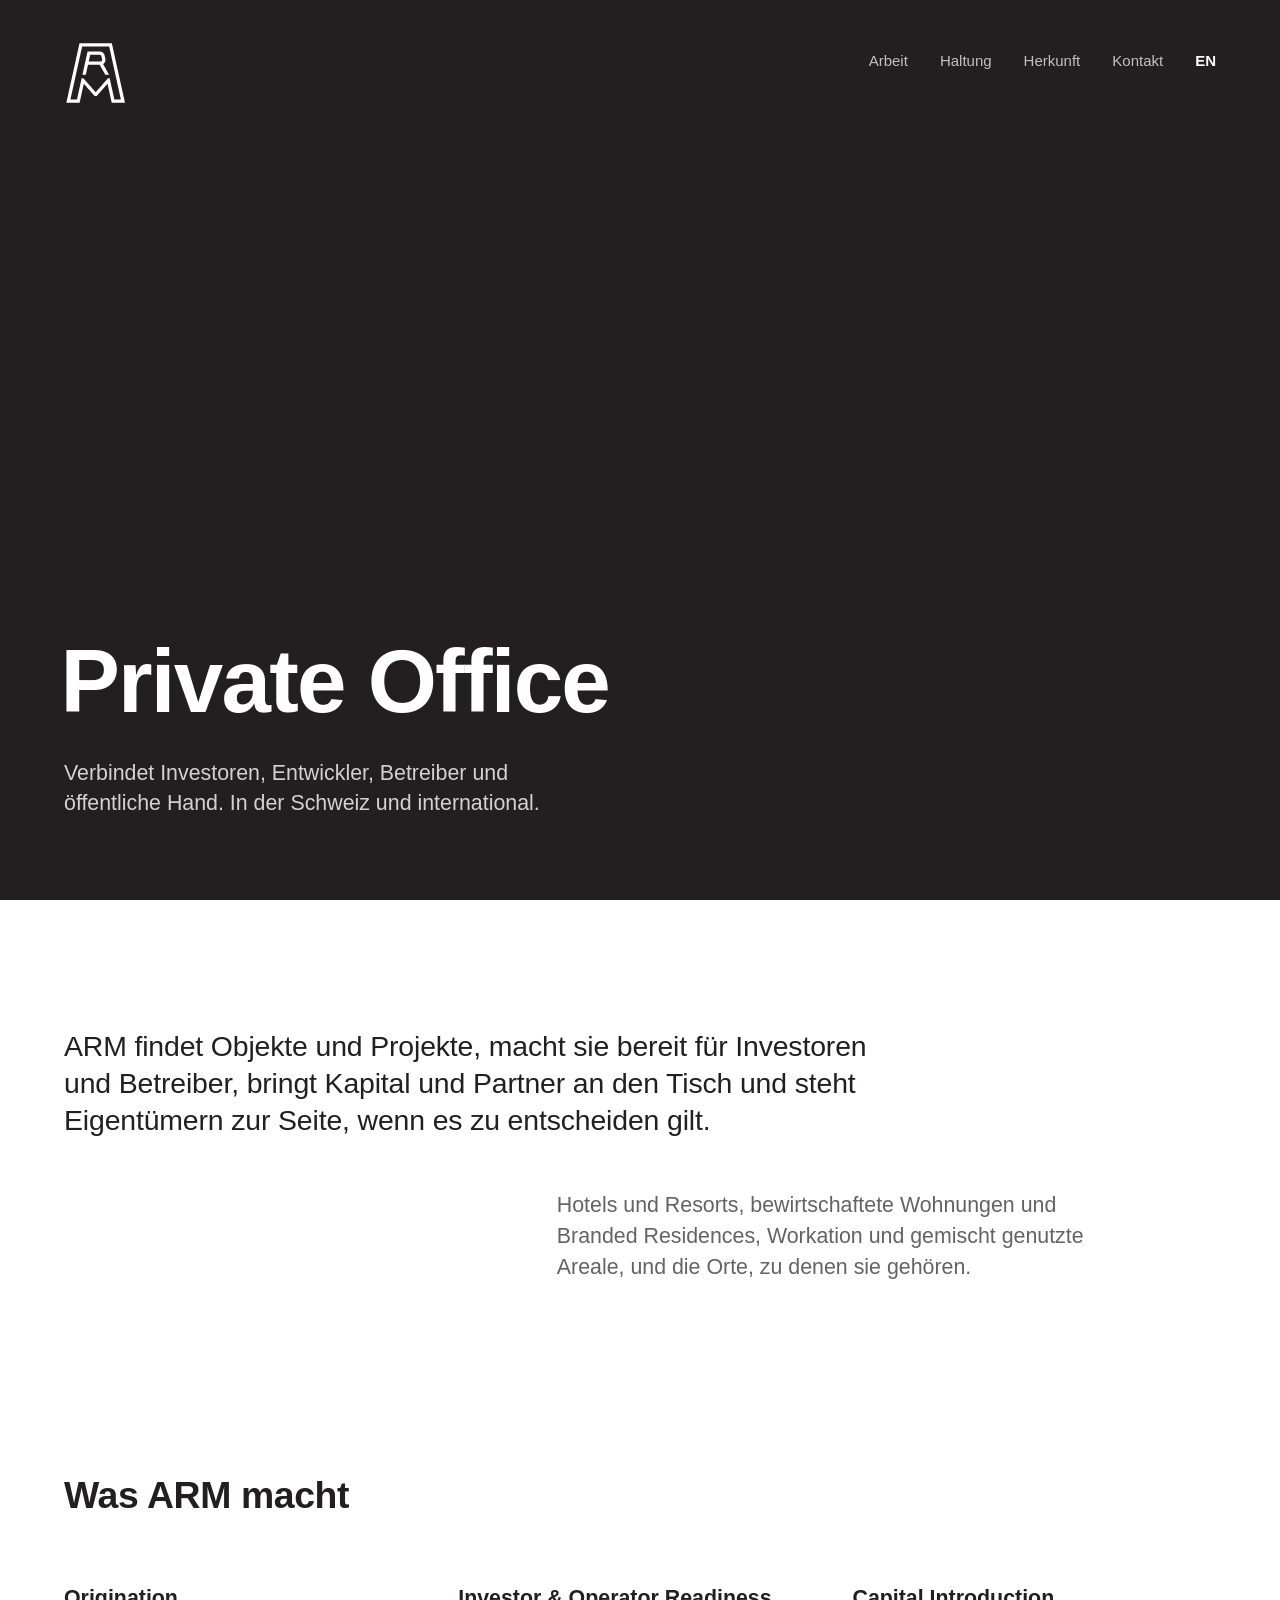
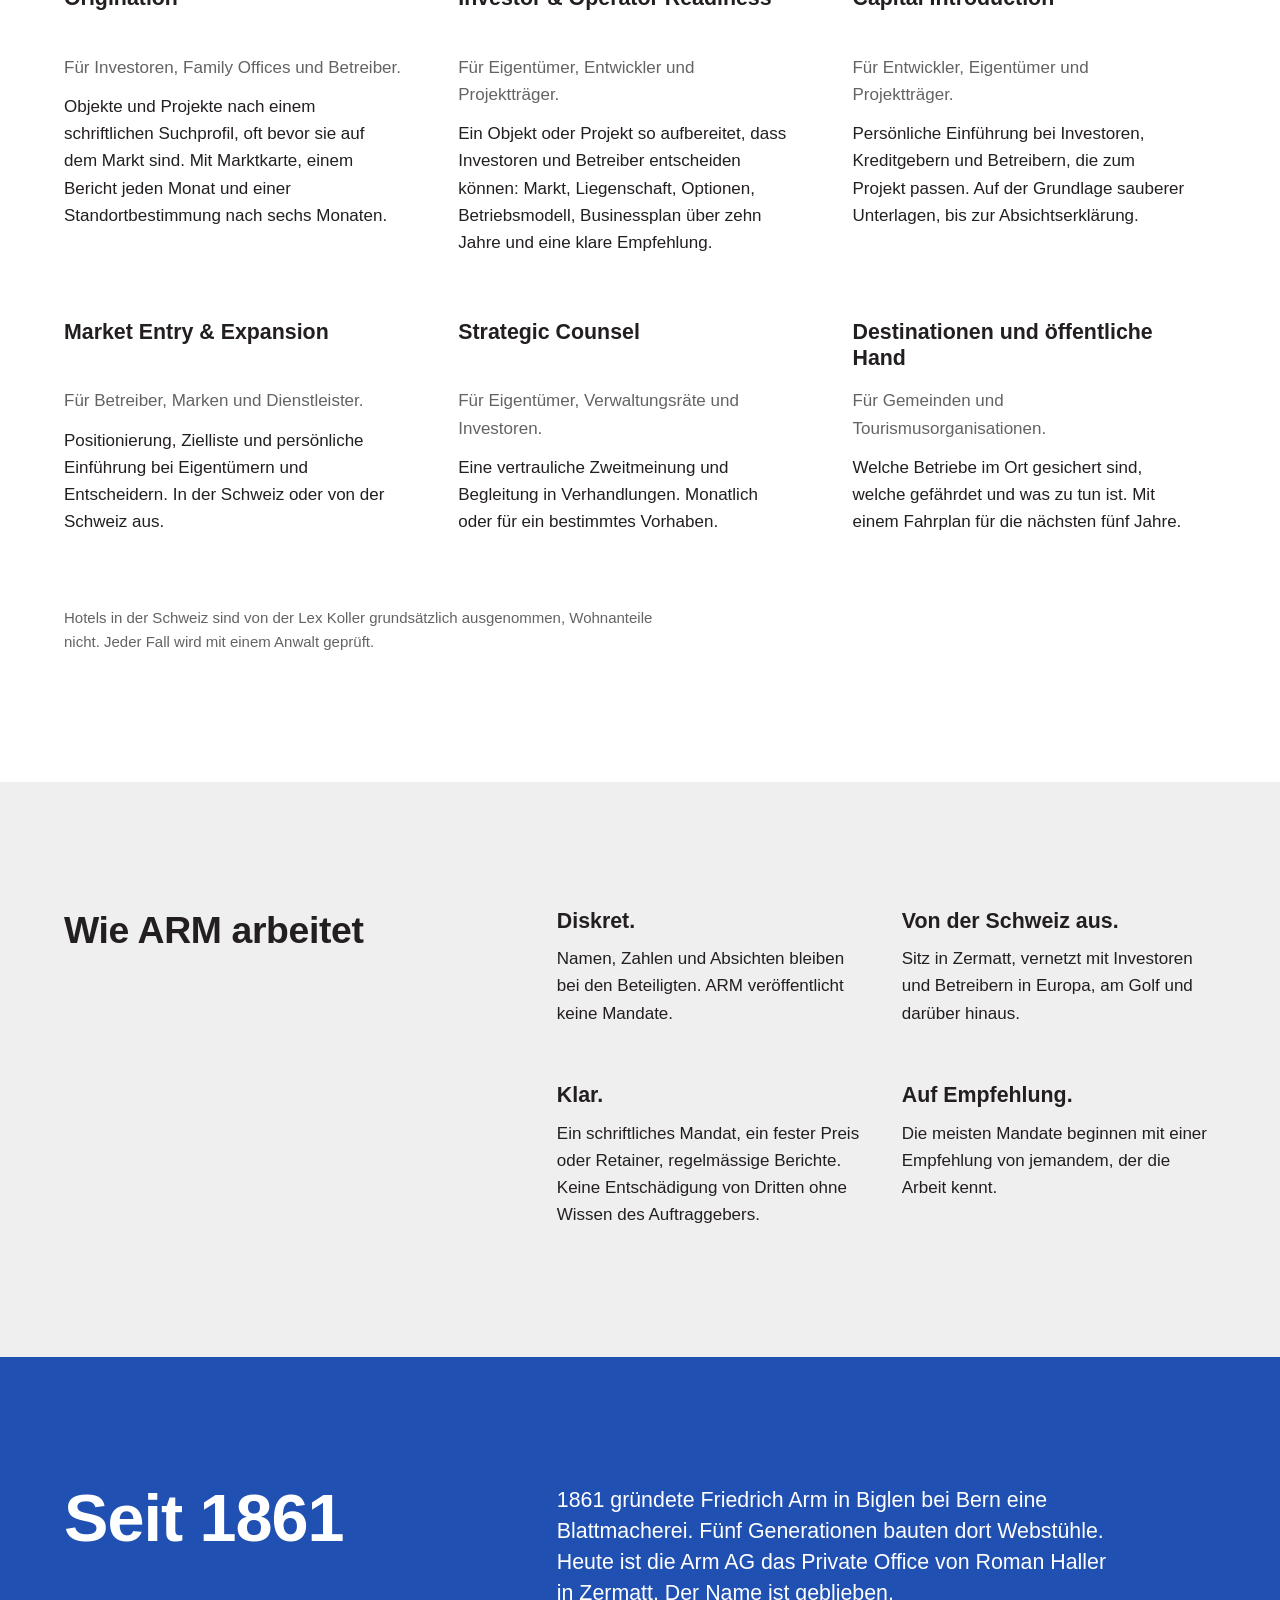
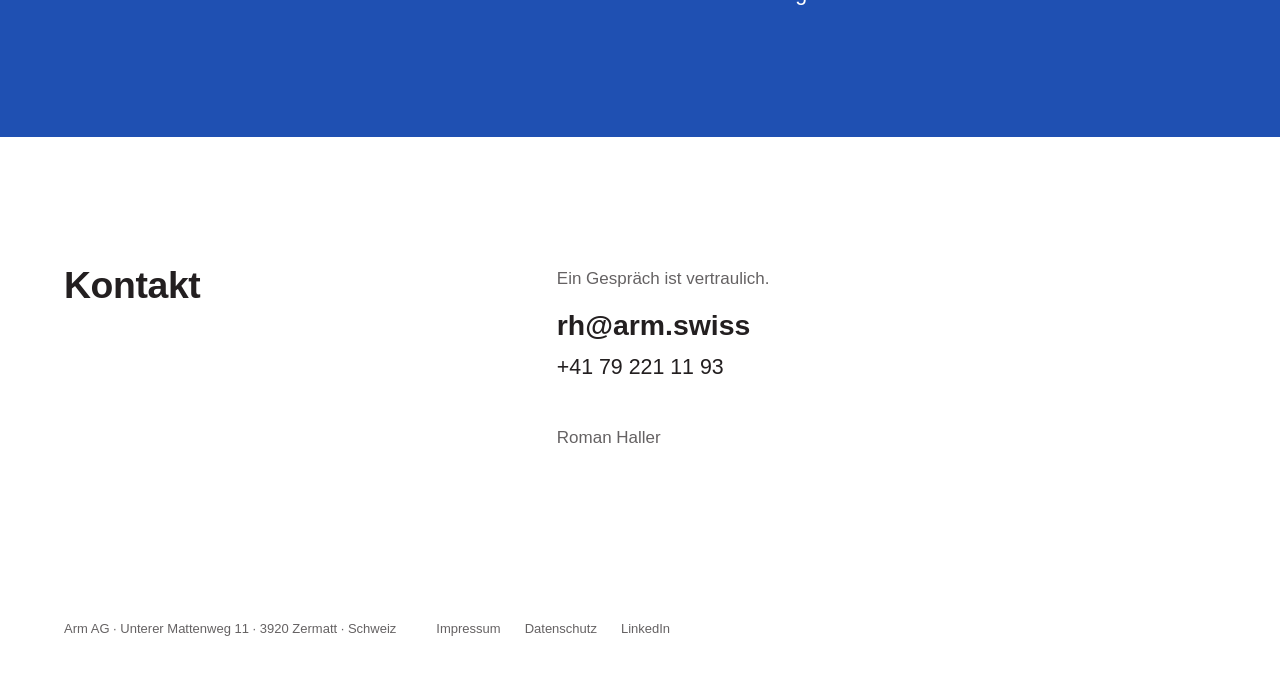
==== commit d922441f: "Schriftgrade auf Quartenleiter 18 bis 100 px, Titel und E-Mail kleiner, Kontaktsatz gekürzt Co-Autho" ====
--- a/de/index.html
+++ b/de/index.html
@@ -20,7 +20,7 @@
 <meta property="og:image:width" content="1200"><meta property="og:image:height" content="630">
 <meta property="og:image:alt" content="ARM monogram">
 <meta name="twitter:card" content="summary_large_image">
-<link rel="stylesheet" href="../style.css?v=3">
+<link rel="stylesheet" href="../style.css?v=4">
 </head>
 <body>
 <a class="skip" href="#main">Zum Inhalt</a>
@@ -59,7 +59,7 @@
 <section class="sec contact" id="kontakt"><div class="wrap grid">
 <h2 class="h2 col-a">Kontakt</h2>
 <div class="col-b">
-<p class="contact-lead">Ein erstes Gespräch ist kostenlos und vertraulich.</p>
+<p class="contact-lead">Ein Gespräch ist vertraulich.</p>
 <p class="mail"><a href="mailto:rh@arm.swiss?subject=Anfrage%20%C3%BCber%20arm.swiss">rh@arm.swiss</a></p>
 <p class="phone"><a href="tel:+41792211193">+41 79 221 11 93</a></p>
 <p class="who-c">Roman Haller</p>
--- a/style.css
+++ b/style.css
@@ -1,14 +1,16 @@
 /* arm.swiss, Gestaltung nach arm-brand: Arial, Graustufen, Schwarz 100 als Hauptfarbe,
    eine Webfarbe nur als Fläche für die Herkunft. Proportionen auf 12 Spalten,
-   Schriftgrade im Verhältnis 1 : 1.25 : 1.5 : 2 : 3, Abstände in Vielfachen von 8 px. */
+   Schriftgrade auf einer Quartenleiter (Faktor 1.333) über 18 px: 18 · 24 · 32 · 42 · 56 · 75 · 100.
+   Abstände in Vielfachen von 8 px. Auf dem Handy werden die grossen Grade gestaucht. */
 :root{
   --s100:#231F20; --g70:#656263; --g30:#BDBCBC; --g7:#F0EFEF; --w:#FFFFFF;
   --kobalt:#1F50B2;
   --max:1360px; --pad:clamp(24px,5vw,80px); --gut:clamp(16px,2.4vw,40px);
   --f:Arial,Helvetica,sans-serif;
-  --t-s:15px; --t-m:clamp(17px,1.2vw,19px); --t-l:clamp(21px,1.75vw,26px);
-  --t-xl:clamp(28px,2.9vw,42px); --t-xxl:clamp(36px,4.4vw,64px);
-  --sp:clamp(96px,13vw,200px);
+  --t-s:15px; --t-m:clamp(17px,1.25vw,18px); --t-l:clamp(20px,1.67vw,24px);
+  --t-xl:clamp(24px,2.22vw,32px); --t-xxl:clamp(32px,2.92vw,42px);
+  --t-4:clamp(44px,5.2vw,75px); --t-5:clamp(64px,6.95vw,100px);
+  --sp:clamp(88px,10vw,144px);
 }
 *{box-sizing:border-box}
 html{-webkit-text-size-adjust:100%;scroll-behavior:smooth;scroll-padding-top:24px}
@@ -44,26 +46,26 @@
 .hero{background:var(--s100);color:#fff;min-height:100vh;min-height:100svh;display:flex;flex-direction:column}
 .hero .top{flex:0 0 auto}
 .hero-in{flex:1 0 auto;display:flex;flex-direction:column;justify-content:flex-end;padding-bottom:clamp(56px,9vh,120px);width:100%}
-.hero h1{font-size:clamp(64px,12.4vw,188px);line-height:.9;letter-spacing:-.025em;margin-left:-.05em}
-.sub{font-size:var(--t-l);line-height:1.35;max-width:24em;margin-top:clamp(32px,4vw,56px);color:#fff;opacity:.8}
+.hero h1{font-size:var(--t-5);line-height:.95;letter-spacing:-.02em;margin-left:-.04em}
+.sub{font-size:var(--t-l);line-height:1.4;max-width:24em;margin-top:clamp(24px,2.8vw,40px);color:#fff;opacity:.8}
 
 /* Aussage */
 .intro{padding:var(--sp) 0 calc(var(--sp) * .75)}
-.statement{grid-column:1 / span 10;font-size:var(--t-xl);line-height:1.25;letter-spacing:-.01em}
-.statement-2{grid-column:6 / span 6;margin-top:clamp(40px,5vw,72px);font-size:var(--t-l);line-height:1.45;color:var(--g70)}
+.statement{grid-column:1 / span 9;font-size:var(--t-xl);line-height:1.3;letter-spacing:-.005em}
+.statement-2{grid-column:6 / span 6;margin-top:clamp(32px,4vw,56px);font-size:var(--t-l);line-height:1.45;color:var(--g70)}
 
 /* Abschnitte */
 .sec{padding:calc(var(--sp) * .75) 0 var(--sp)}
 .sec-grey{background:var(--g7);padding-top:var(--sp)}
-.h2{font-size:var(--t-xxl);line-height:1.05;letter-spacing:-.015em}
+.h2{font-size:var(--t-xxl);line-height:1.1;letter-spacing:-.01em}
 
 /* Was ARM macht: sechs Felder, drei nebeneinander, getragen vom Weissraum */
-.fields{display:grid;grid-template-columns:repeat(3,minmax(0,1fr));column-gap:var(--gut);row-gap:clamp(56px,6vw,96px);margin-top:clamp(56px,7vw,112px)}
+.fields{display:grid;grid-template-columns:repeat(3,minmax(0,1fr));column-gap:var(--gut);row-gap:clamp(48px,5vw,80px);margin-top:clamp(48px,5.5vw,80px)}
 .field{padding-right:clamp(0px,2vw,32px)}
 .field h3{font-size:var(--t-l);line-height:1.2;margin-bottom:16px}
 .field .who{color:var(--g70);margin-bottom:12px}
 .field p{max-width:28em}
-.note{margin-top:clamp(64px,7vw,112px);font-size:var(--t-s);color:var(--g70);max-width:40em}
+.note{margin-top:clamp(48px,5.5vw,80px);font-size:var(--t-s);color:var(--g70);max-width:40em}
 
 /* Wie ARM arbeitet */
 .way{display:grid;grid-template-columns:repeat(2,minmax(0,1fr));column-gap:var(--gut);row-gap:clamp(40px,4.5vw,72px)}
@@ -72,16 +74,16 @@
 
 /* Herkunft: einzige Farbfläche, Kobaltblau, Schrift weiss */
 .origin{background:var(--kobalt);color:#fff;padding:var(--sp) 0}
-.origin-h{font-size:clamp(48px,7.6vw,120px);line-height:.95;letter-spacing:-.02em}
+.origin-h{font-size:var(--t-4);line-height:1;letter-spacing:-.015em}
 .origin-t{font-size:var(--t-l);line-height:1.45;align-self:end;max-width:26em}
 
 /* Kontakt */
 .contact{padding-top:var(--sp)}
-.contact-lead{color:var(--g70);margin-bottom:24px}
-.mail{font-size:var(--t-xxl);font-weight:700;line-height:1.05;letter-spacing:-.015em;word-break:break-word}
+.contact-lead{color:var(--g70);margin-bottom:16px}
+.mail{font-size:var(--t-xl);font-weight:700;line-height:1.2;word-break:break-word}
 .mail a{text-decoration:none;background:linear-gradient(currentColor,currentColor) no-repeat 0 100%/0 2px;transition:background-size .25s}
 .mail a:hover{background-size:100% 2px}
-.phone{font-size:var(--t-l);margin-top:16px}
+.phone{font-size:var(--t-l);margin-top:8px}
 .phone a{text-decoration:none}
 .who-c{margin-top:40px;color:var(--g70)}
 
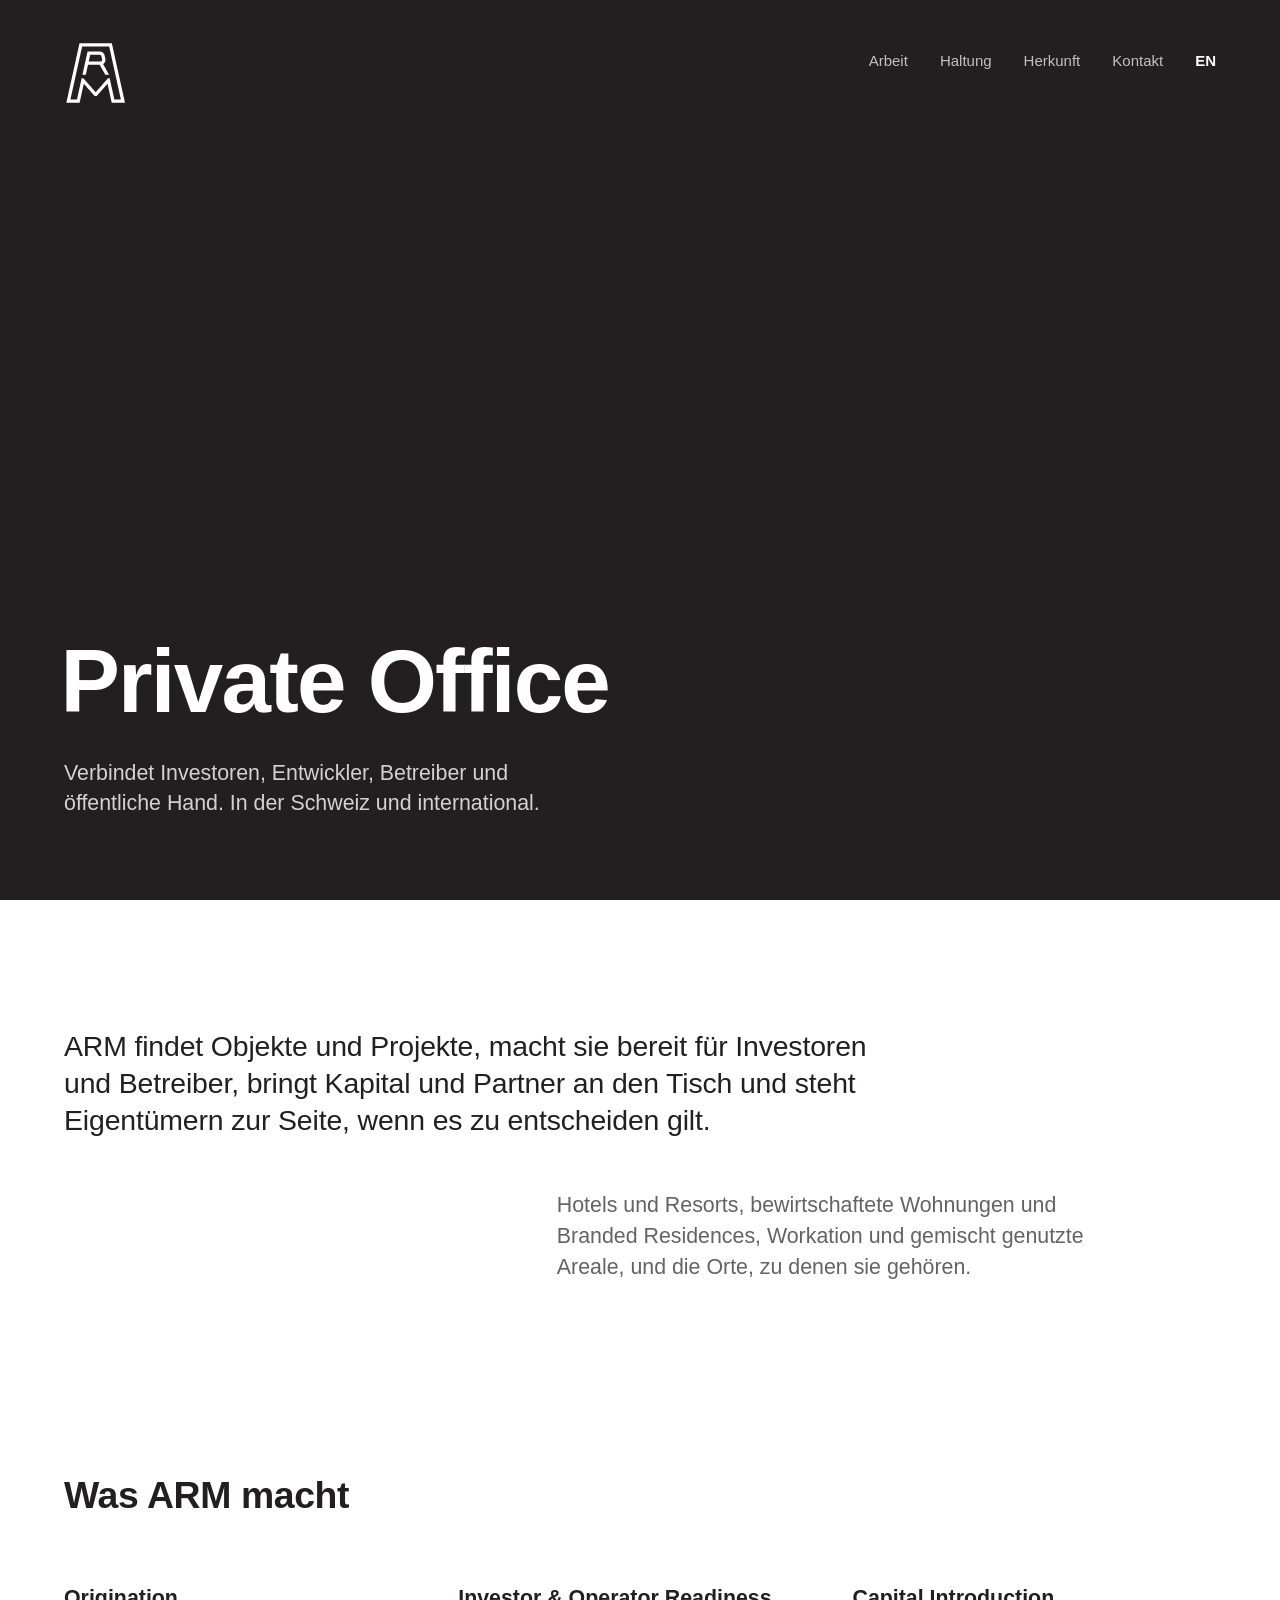
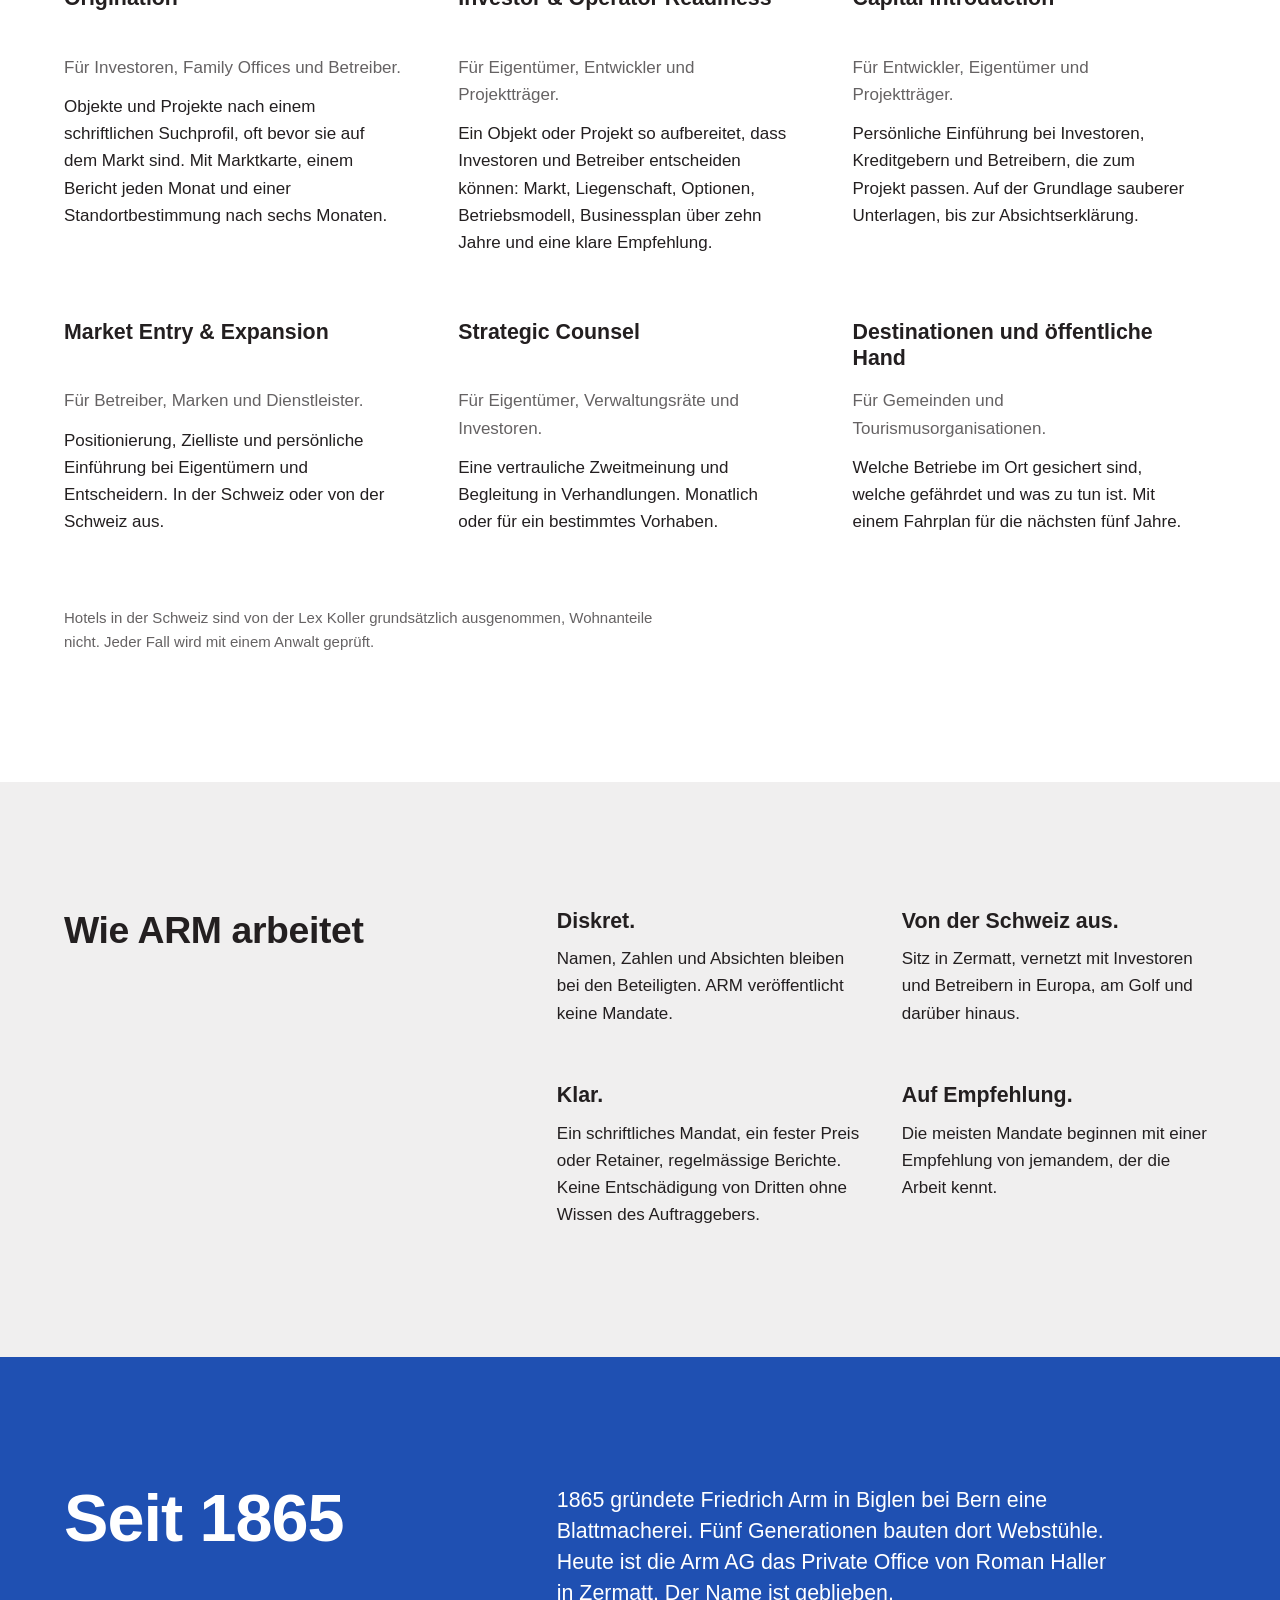
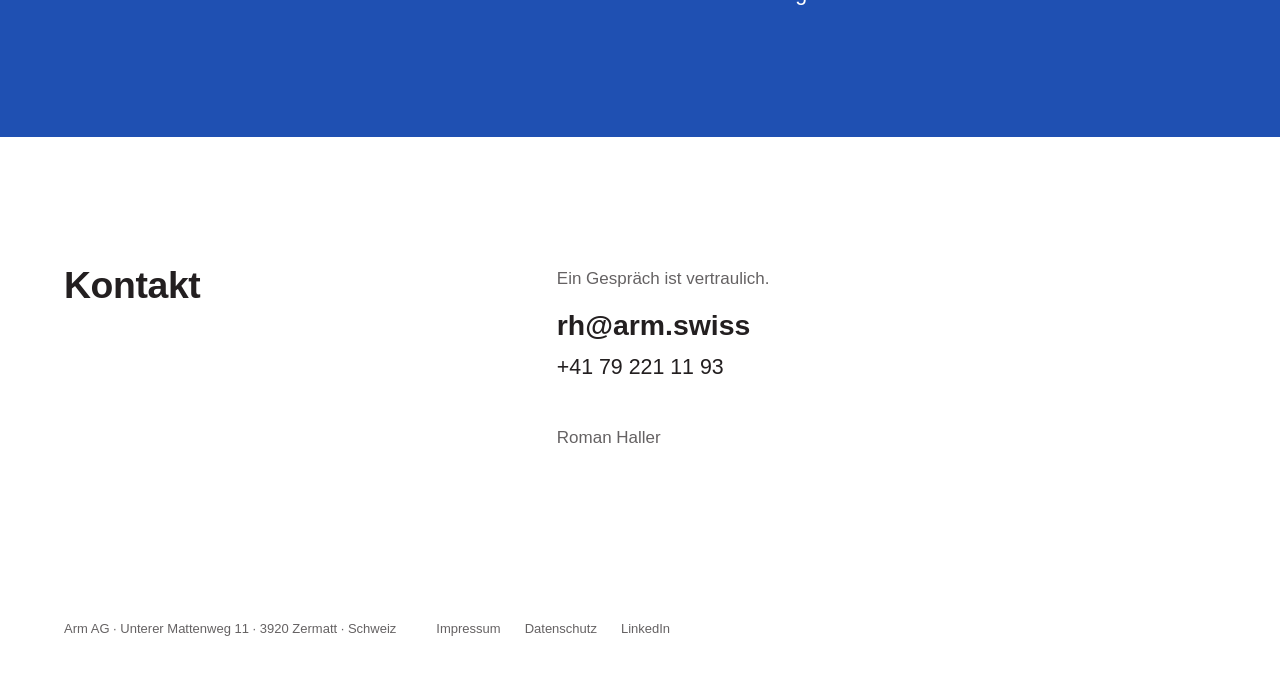
==== commit 3bae0b5f: "Gruendungsjahr auf 1865 korrigieren (1861 war falsch)" ====
--- a/de/index.html
+++ b/de/index.html
@@ -52,8 +52,8 @@
 </div></section>
 
 <section class="origin" id="herkunft"><div class="wrap grid">
-<h2 class="origin-h col-a">Seit 1861</h2>
-<p class="origin-t col-b">1861 gründete Friedrich Arm in Biglen bei Bern eine Blattmacherei. Fünf Generationen bauten dort Webstühle. Heute ist die Arm AG das Private Office von Roman Haller in Zermatt. Der Name ist geblieben.</p>
+<h2 class="origin-h col-a">Seit 1865</h2>
+<p class="origin-t col-b">1865 gründete Friedrich Arm in Biglen bei Bern eine Blattmacherei. Fünf Generationen bauten dort Webstühle. Heute ist die Arm AG das Private Office von Roman Haller in Zermatt. Der Name ist geblieben.</p>
 </div></section>
 
 <section class="sec contact" id="kontakt"><div class="wrap grid">
@@ -66,7 +66,7 @@
 </div>
 </div></section>
 </main>
-<script type="application/ld+json">{"@context": "https://schema.org", "@type": "Organization", "name": "ARM – Private Office", "legalName": "Arm AG", "url": "https://www.arm.swiss/", "logo": "https://www.arm.swiss/img/arm-monogramm-512.png", "foundingDate": "1861", "email": "rh@arm.swiss", "telephone": "+41 79 221 11 93", "address": {"@type": "PostalAddress", "streetAddress": "Unterer Mattenweg 11", "postalCode": "3920", "addressLocality": "Zermatt", "addressRegion": "VS", "addressCountry": "CH"}, "sameAs": ["https://www.linkedin.com/company/armswiss/"]}</script>
+<script type="application/ld+json">{"@context": "https://schema.org", "@type": "Organization", "name": "ARM – Private Office", "legalName": "Arm AG", "url": "https://www.arm.swiss/", "logo": "https://www.arm.swiss/img/arm-monogramm-512.png", "foundingDate": "1865", "email": "rh@arm.swiss", "telephone": "+41 79 221 11 93", "address": {"@type": "PostalAddress", "streetAddress": "Unterer Mattenweg 11", "postalCode": "3920", "addressLocality": "Zermatt", "addressRegion": "VS", "addressCountry": "CH"}, "sameAs": ["https://www.linkedin.com/company/armswiss/"]}</script>
 <footer class="foot"><div class="wrap foot-in">
 <p>Arm AG · Unterer Mattenweg 11 · 3920 Zermatt · Schweiz</p>
 <p class="foot-links"><a href="../de/impressum/">Impressum</a><a href="../de/datenschutz/">Datenschutz</a><a href="https://www.linkedin.com/company/armswiss/" rel="noopener">LinkedIn</a></p>
